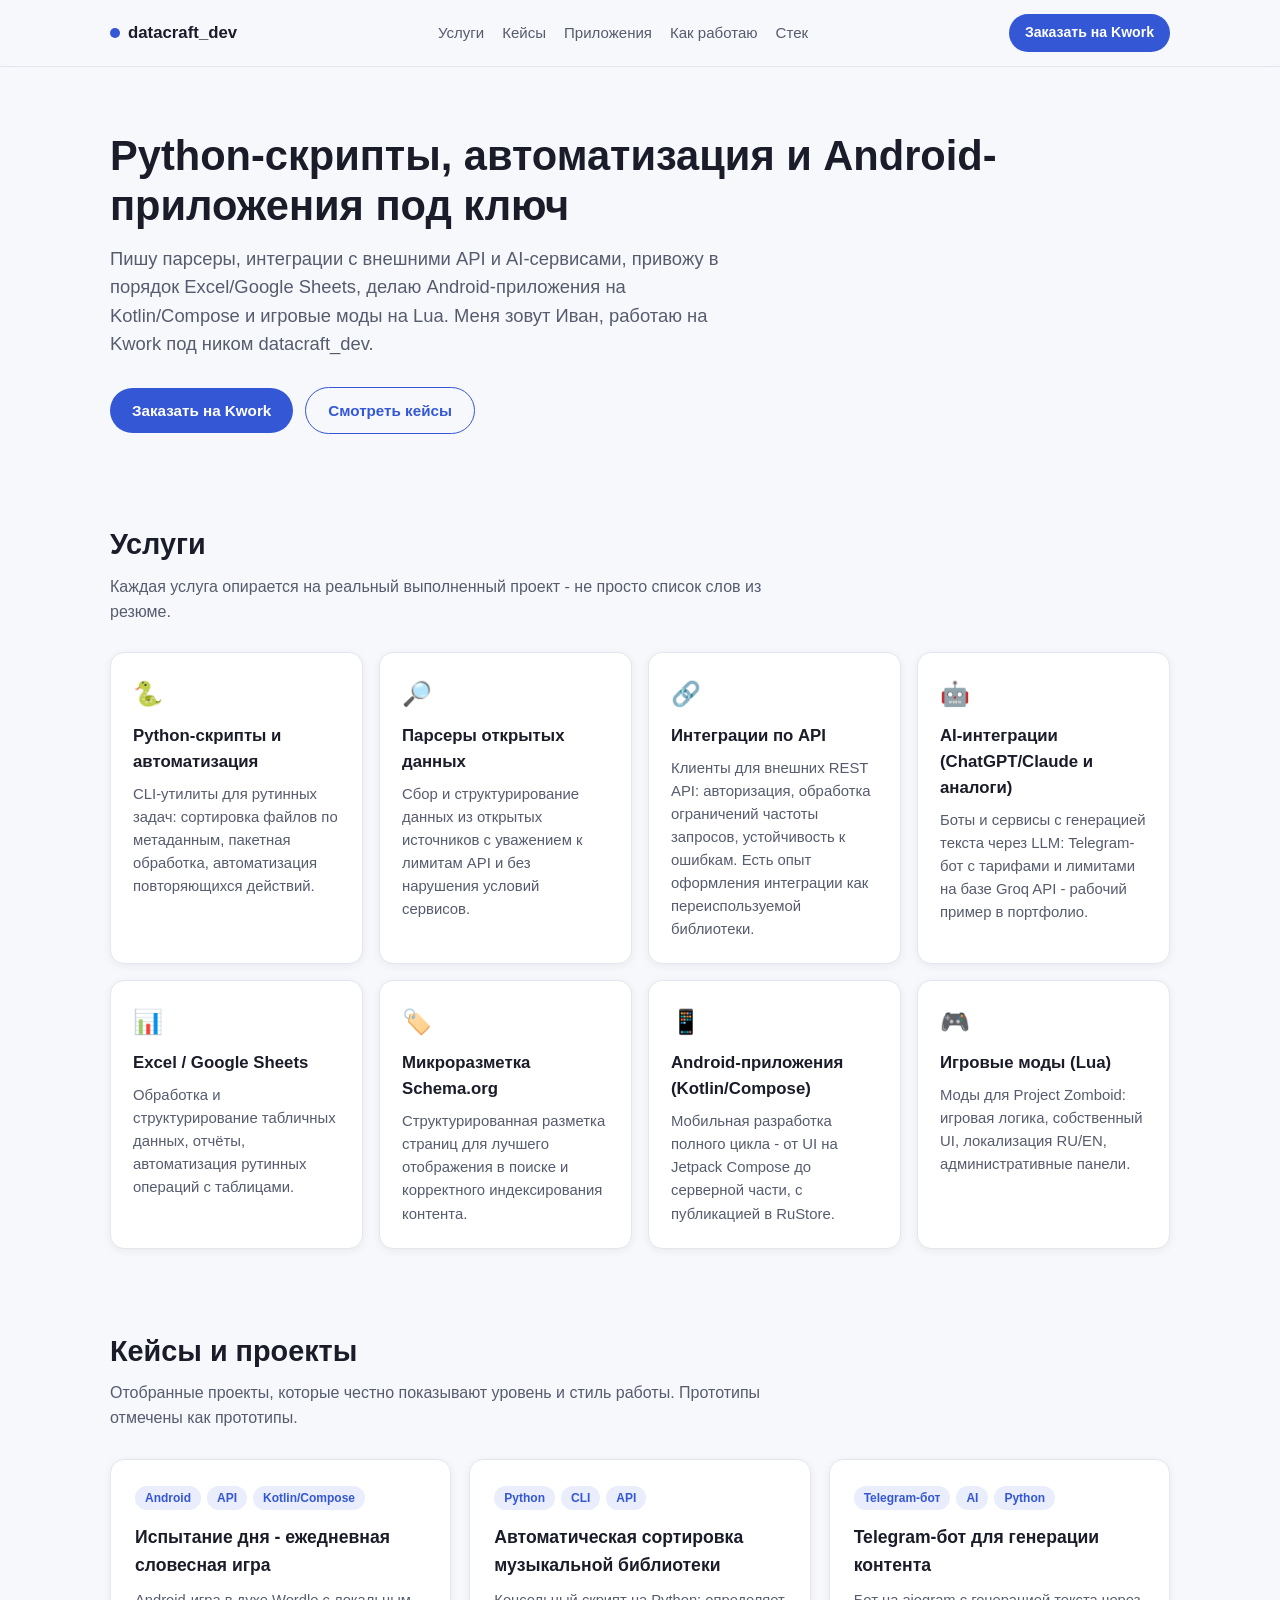
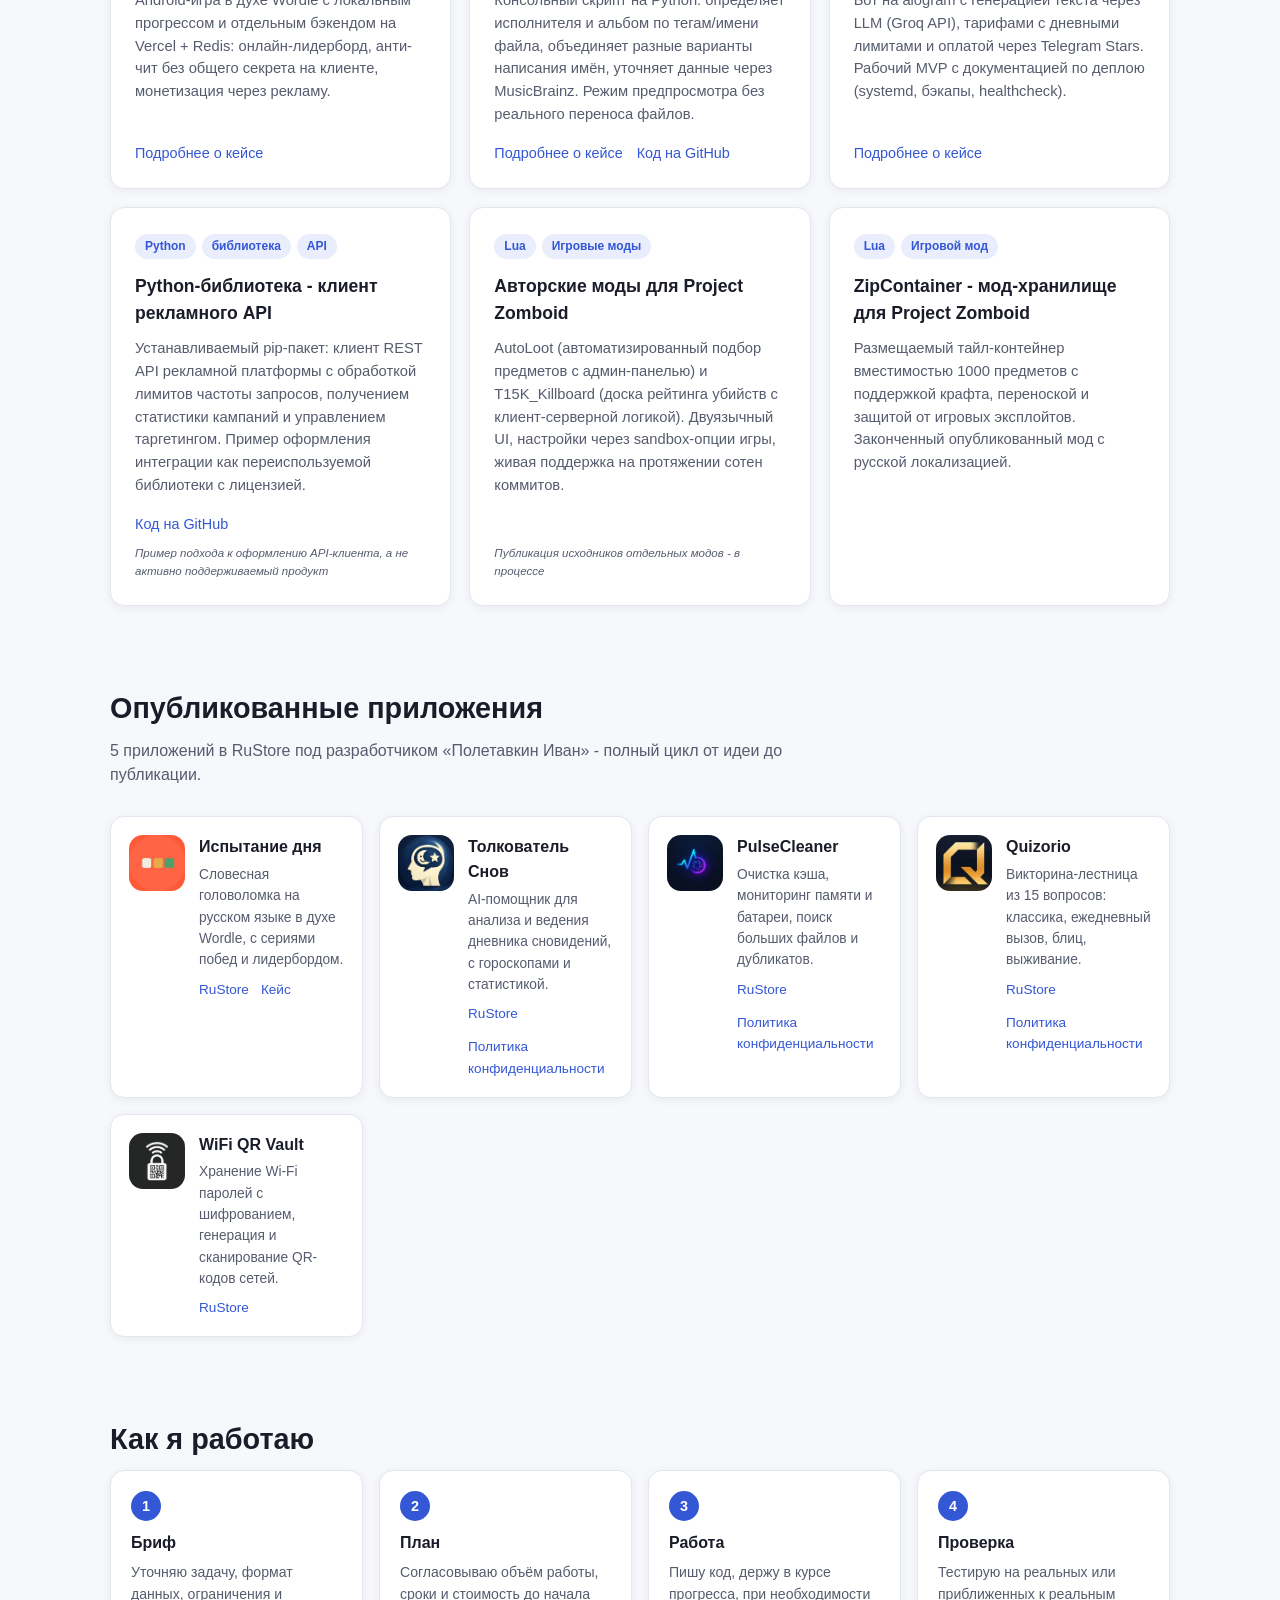
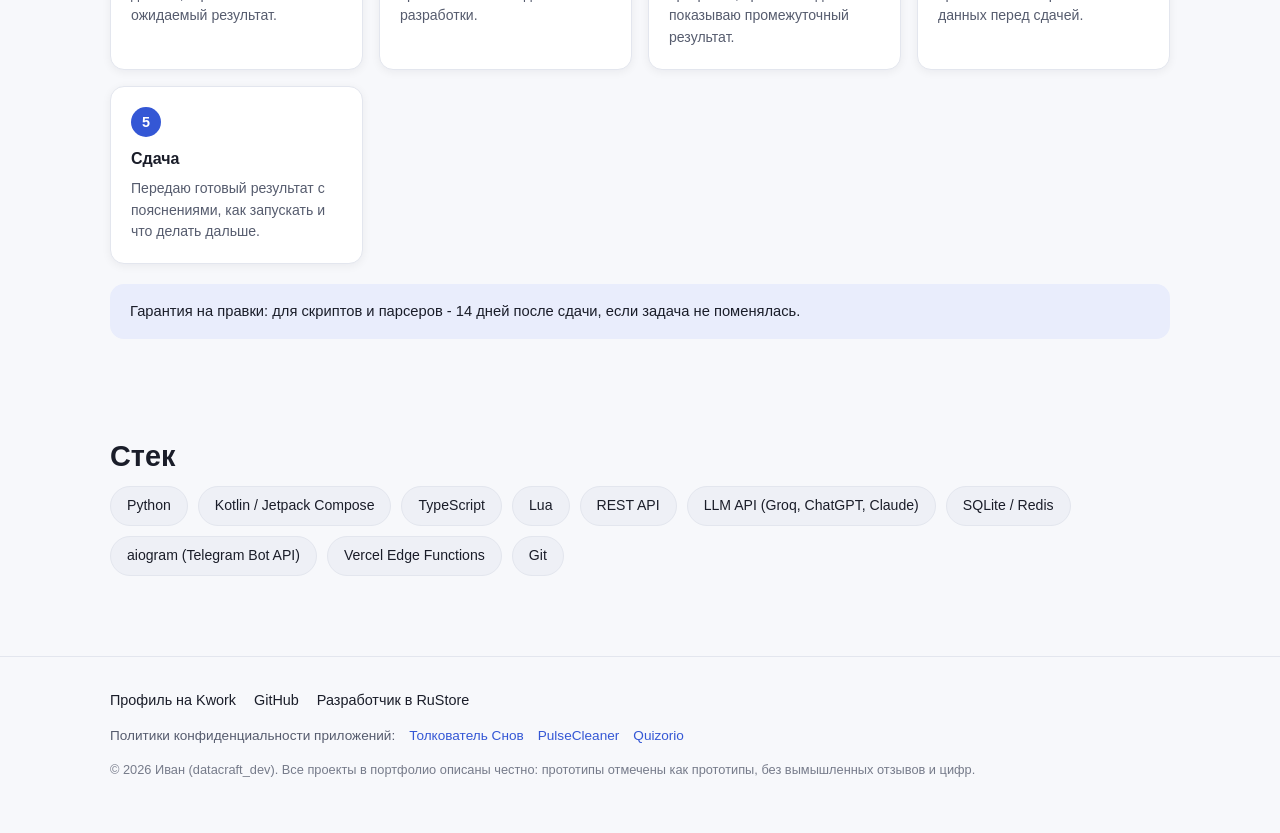
==== index.html @ 82b9946f "Add portfolio landing page with cases, services, and RuStore apps Build a Russian-language portfolio" ====
<!DOCTYPE html>
<html lang="ru">
<head>
<meta charset="UTF-8">
<meta name="viewport" content="width=device-width, initial-scale=1">
<title>Иван - Python-разработка, автоматизация, Android и AI-интеграции</title>
<meta name="description" content="Фрилансер Иван (Kwork: datacraft_dev). Python-скрипты и автоматизация, парсеры, интеграции по API и с AI, Android-приложения на Kotlin/Compose, игровые моды на Lua.">
<meta property="og:title" content="Иван - Python, автоматизация, Android, AI-интеграции">
<meta property="og:description" content="Скрипты, парсеры, API- и AI-интеграции, Android-приложения, игровые моды. Портфолио и кейсы.">
<meta property="og:type" content="website">
<link rel="icon" href="assets/favicon.svg" type="image/svg+xml">
<link rel="stylesheet" href="assets/style.css">
</head>
<body>

<header class="site-header">
  <div class="wrap">
    <a class="brand" href="#top"><span class="dot"></span> datacraft_dev</a>
    <nav class="nav-links">
      <a href="#services">Услуги</a>
      <a href="#cases">Кейсы</a>
      <a href="#apps">Приложения</a>
      <a href="#process">Как работаю</a>
      <a href="#stack">Стек</a>
    </nav>
    <a class="btn btn-sm" href="https://kwork.ru/user/datacraft_dev" target="_blank" rel="noopener">Заказать на Kwork</a>
  </div>
</header>

<main id="top">
  <section class="hero">
    <div class="wrap">
      <h1>Python-скрипты, автоматизация и Android-приложения под ключ</h1>
      <p class="lead">Пишу парсеры, интеграции с внешними API и AI-сервисами, привожу в порядок Excel/Google Sheets, делаю Android-приложения на Kotlin/Compose и игровые моды на Lua. Меня зовут Иван, работаю на Kwork под ником datacraft_dev.</p>
      <div class="cta-row">
        <a class="btn" href="https://kwork.ru/user/datacraft_dev" target="_blank" rel="noopener">Заказать на Kwork</a>
        <a class="btn btn-outline" href="#cases">Смотреть кейсы</a>
      </div>
    </div>
  </section>

  <section id="services">
    <div class="wrap">
      <h2>Услуги</h2>
      <p class="section-sub">Каждая услуга опирается на реальный выполненный проект - не просто список слов из резюме.</p>
      <div class="grid">
        <div class="card">
          <span class="icon">🐍</span>
          <h3>Python-скрипты и автоматизация</h3>
          <p>CLI-утилиты для рутинных задач: сортировка файлов по метаданным, пакетная обработка, автоматизация повторяющихся действий.</p>
        </div>
        <div class="card">
          <span class="icon">🔎</span>
          <h3>Парсеры открытых данных</h3>
          <p>Сбор и структурирование данных из открытых источников с уважением к лимитам API и без нарушения условий сервисов.</p>
        </div>
        <div class="card">
          <span class="icon">🔗</span>
          <h3>Интеграции по API</h3>
          <p>Клиенты для внешних REST API: авторизация, обработка ограничений частоты запросов, устойчивость к ошибкам. Есть опыт оформления интеграции как переиспользуемой библиотеки.</p>
        </div>
        <div class="card">
          <span class="icon">🤖</span>
          <h3>AI-интеграции (ChatGPT/Claude и аналоги)</h3>
          <p>Боты и сервисы с генерацией текста через LLM: Telegram-бот с тарифами и лимитами на базе Groq API - рабочий пример в портфолио.</p>
        </div>
        <div class="card">
          <span class="icon">📊</span>
          <h3>Excel / Google Sheets</h3>
          <p>Обработка и структурирование табличных данных, отчёты, автоматизация рутинных операций с таблицами.</p>
        </div>
        <div class="card">
          <span class="icon">🏷️</span>
          <h3>Микроразметка Schema.org</h3>
          <p>Структурированная разметка страниц для лучшего отображения в поиске и корректного индексирования контента.</p>
        </div>
        <div class="card">
          <span class="icon">📱</span>
          <h3>Android-приложения (Kotlin/Compose)</h3>
          <p>Мобильная разработка полного цикла - от UI на Jetpack Compose до серверной части, с публикацией в RuStore.</p>
        </div>
        <div class="card">
          <span class="icon">🎮</span>
          <h3>Игровые моды (Lua)</h3>
          <p>Моды для Project Zomboid: игровая логика, собственный UI, локализация RU/EN, административные панели.</p>
        </div>
      </div>
    </div>
  </section>

  <section id="cases">
    <div class="wrap">
      <h2>Кейсы и проекты</h2>
      <p class="section-sub">Отобранные проекты, которые честно показывают уровень и стиль работы. Прототипы отмечены как прототипы.</p>
      <div class="case-grid">

        <div class="case-card">
          <div class="tag-row"><span class="tag">Android</span><span class="tag">API</span><span class="tag">Kotlin/Compose</span></div>
          <h3>Испытание дня - ежедневная словесная игра</h3>
          <p>Android-игра в духе Wordle с локальным прогрессом и отдельным бэкендом на Vercel + Redis: онлайн-лидерборд, анти-чит без общего секрета на клиенте, монетизация через рекламу.</p>
          <div class="case-links">
            <a href="cases/daily-trial.html">Подробнее о кейсе</a>
          </div>
        </div>

        <div class="case-card">
          <div class="tag-row"><span class="tag">Python</span><span class="tag">CLI</span><span class="tag">API</span></div>
          <h3>Автоматическая сортировка музыкальной библиотеки</h3>
          <p>Консольный скрипт на Python: определяет исполнителя и альбом по тегам/имени файла, объединяет разные варианты написания имён, уточняет данные через MusicBrainz. Режим предпросмотра без реального переноса файлов.</p>
          <div class="case-links">
            <a href="cases/sort-music.html">Подробнее о кейсе</a>
            <a href="https://github.com/besterry/sort_music" target="_blank" rel="noopener">Код на GitHub</a>
          </div>
        </div>

        <div class="case-card">
          <div class="tag-row"><span class="tag">Telegram-бот</span><span class="tag">AI</span><span class="tag">Python</span></div>
          <h3>Telegram-бот для генерации контента</h3>
          <p>Бот на aiogram с генерацией текста через LLM (Groq API), тарифами с дневными лимитами и оплатой через Telegram Stars. Рабочий MVP с документацией по деплою (systemd, бэкапы, healthcheck).</p>
          <div class="case-links">
            <a href="cases/instagram-bot.html">Подробнее о кейсе</a>
          </div>
        </div>

        <div class="case-card">
          <div class="tag-row"><span class="tag">Python</span><span class="tag">библиотека</span><span class="tag">API</span></div>
          <h3>Python-библиотека - клиент рекламного API</h3>
          <p>Устанавливаемый pip-пакет: клиент REST API рекламной платформы с обработкой лимитов частоты запросов, получением статистики кампаний и управлением таргетингом. Пример оформления интеграции как переиспользуемой библиотеки с лицензией.</p>
          <div class="case-links">
            <a href="https://github.com/besterry/Propeller-API" target="_blank" rel="noopener">Код на GitHub</a>
          </div>
          <div class="status-badge">Пример подхода к оформлению API-клиента, а не активно поддерживаемый продукт</div>
        </div>

        <div class="case-card">
          <div class="tag-row"><span class="tag">Lua</span><span class="tag">Игровые моды</span></div>
          <h3>Авторские моды для Project Zomboid</h3>
          <p>AutoLoot (автоматизированный подбор предметов с админ-панелью) и T15K_Killboard (доска рейтинга убийств с клиент-серверной логикой). Двуязычный UI, настройки через sandbox-опции игры, живая поддержка на протяжении сотен коммитов.</p>
          <div class="status-badge">Публикация исходников отдельных модов - в процессе</div>
        </div>

        <div class="case-card">
          <div class="tag-row"><span class="tag">Lua</span><span class="tag">Игровой мод</span></div>
          <h3>ZipContainer - мод-хранилище для Project Zomboid</h3>
          <p>Размещаемый тайл-контейнер вместимостью 1000 предметов с поддержкой крафта, переноской и защитой от игровых эксплойтов. Законченный опубликованный мод с русской локализацией.</p>
        </div>

      </div>
    </div>
  </section>

  <section id="apps">
    <div class="wrap">
      <h2>Опубликованные приложения</h2>
      <p class="section-sub">5 приложений в RuStore под разработчиком «Полетавкин Иван» - полный цикл от идеи до публикации.</p>
      <div class="app-grid">

        <div class="app-card">
          <img src="assets/apps/dailytrial.png" alt="Иконка приложения Испытание дня" width="56" height="56" loading="lazy">
          <div>
            <h3>Испытание дня</h3>
            <p>Словесная головоломка на русском языке в духе Wordle, с сериями побед и лидербордом.</p>
            <div class="app-links">
              <a href="https://www.rustore.ru/catalog/app/com.dailytrial.app" target="_blank" rel="noopener">RuStore</a>
              <a href="cases/daily-trial.html">Кейс</a>
            </div>
          </div>
        </div>

        <div class="app-card">
          <img src="assets/apps/dreaminterpreter.jpg" alt="Иконка приложения Толкователь Снов" width="56" height="56" loading="lazy">
          <div>
            <h3>Толкователь Снов</h3>
            <p>AI-помощник для анализа и ведения дневника сновидений, с гороскопами и статистикой.</p>
            <div class="app-links">
              <a href="https://www.rustore.ru/catalog/app/com.fd.dreaminterpreter" target="_blank" rel="noopener">RuStore</a>
              <a href="DreamInterpreter/privacy-policy.html">Политика конфиденциальности</a>
            </div>
          </div>
        </div>

        <div class="app-card">
          <img src="assets/apps/pulsecleaner.png" alt="Иконка приложения PulseCleaner" width="56" height="56" loading="lazy">
          <div>
            <h3>PulseCleaner</h3>
            <p>Очистка кэша, мониторинг памяти и батареи, поиск больших файлов и дубликатов.</p>
            <div class="app-links">
              <a href="https://www.rustore.ru/catalog/app/com.pulsecleaner.app" target="_blank" rel="noopener">RuStore</a>
              <a href="PulseCleaner/privacy-policy.html">Политика конфиденциальности</a>
            </div>
          </div>
        </div>

        <div class="app-card">
          <img src="assets/apps/quizorio.jpg" alt="Иконка приложения Quizorio" width="56" height="56" loading="lazy">
          <div>
            <h3>Quizorio</h3>
            <p>Викторина-лестница из 15 вопросов: классика, ежедневный вызов, блиц, выживание.</p>
            <div class="app-links">
              <a href="https://www.rustore.ru/catalog/app/com.quizorio.app" target="_blank" rel="noopener">RuStore</a>
              <a href="Quizorio/privacy-policy.html">Политика конфиденциальности</a>
            </div>
          </div>
        </div>

        <div class="app-card">
          <img src="assets/apps/wifiqrvault.png" alt="Иконка приложения WiFi QR Vault" width="56" height="56" loading="lazy">
          <div>
            <h3>WiFi QR Vault</h3>
            <p>Хранение Wi-Fi паролей с шифрованием, генерация и сканирование QR-кодов сетей.</p>
            <div class="app-links">
              <a href="https://www.rustore.ru/catalog/app/com.wifiqrvault.app" target="_blank" rel="noopener">RuStore</a>
            </div>
          </div>
        </div>

      </div>
    </div>
  </section>

  <section id="process">
    <div class="wrap">
      <h2>Как я работаю</h2>
      <ol class="process-list">
        <li><h3>Бриф</h3><p>Уточняю задачу, формат данных, ограничения и ожидаемый результат.</p></li>
        <li><h3>План</h3><p>Согласовываю объём работы, сроки и стоимость до начала разработки.</p></li>
        <li><h3>Работа</h3><p>Пишу код, держу в курсе прогресса, при необходимости показываю промежуточный результат.</p></li>
        <li><h3>Проверка</h3><p>Тестирую на реальных или приближенных к реальным данных перед сдачей.</p></li>
        <li><h3>Сдача</h3><p>Передаю готовый результат с пояснениями, как запускать и что делать дальше.</p></li>
      </ol>
      <p class="guarantee-note">Гарантия на правки: для скриптов и парсеров - 14 дней после сдачи, если задача не поменялась.</p>
    </div>
  </section>

  <section id="stack">
    <div class="wrap">
      <h2>Стек</h2>
      <div class="stack-row">
        <span class="stack-pill">Python</span>
        <span class="stack-pill">Kotlin / Jetpack Compose</span>
        <span class="stack-pill">TypeScript</span>
        <span class="stack-pill">Lua</span>
        <span class="stack-pill">REST API</span>
        <span class="stack-pill">LLM API (Groq, ChatGPT, Claude)</span>
        <span class="stack-pill">SQLite / Redis</span>
        <span class="stack-pill">aiogram (Telegram Bot API)</span>
        <span class="stack-pill">Vercel Edge Functions</span>
        <span class="stack-pill">Git</span>
      </div>
    </div>
  </section>
</main>

<footer>
  <div class="wrap">
    <div class="foot-links">
      <a href="https://kwork.ru/user/datacraft_dev" target="_blank" rel="noopener">Профиль на Kwork</a>
      <a href="https://github.com/besterry" target="_blank" rel="noopener">GitHub</a>
      <a href="https://www.rustore.ru/catalog/developer/okhfzi" target="_blank" rel="noopener">Разработчик в RuStore</a>
    </div>
    <div class="policy-links">
      <span>Политики конфиденциальности приложений:</span>
      <a href="DreamInterpreter/privacy-policy.html">Толкователь Снов</a>
      <a href="PulseCleaner/privacy-policy.html">PulseCleaner</a>
      <a href="Quizorio/privacy-policy.html">Quizorio</a>
    </div>
    <p class="fineprint">© 2026 Иван (datacraft_dev). Все проекты в портфолио описаны честно: прототипы отмечены как прототипы, без вымышленных отзывов и цифр.</p>
  </div>
</footer>

</body>
</html>
---- assets/style.css ----
/* Портфолио datacraft_dev - общие стили */
:root {
  --bg: #f7f8fb;
  --bg-alt: #ffffff;
  --text: #1a1d29;
  --text-muted: #565c6e;
  --border: #e3e6ee;
  --accent: #3457d5;
  --accent-hover: #2743ad;
  --accent-soft: #e9edfc;
  --code-bg: #eef0f6;
  --shadow: 0 2px 10px rgba(20, 24, 40, 0.06);
  --radius: 14px;
  --maxw: 1100px;
}

@media (prefers-color-scheme: dark) {
  :root:not([data-theme="light"]) {
    --bg: #12141c;
    --bg-alt: #191c28;
    --text: #eef0f7;
    --text-muted: #a7acc0;
    --border: #2a2e40;
    --accent: #7c96ff;
    --accent-hover: #9db0ff;
    --accent-soft: #232847;
    --code-bg: #1e2233;
    --shadow: 0 2px 14px rgba(0, 0, 0, 0.35);
  }
}

:root[data-theme="dark"] {
  --bg: #12141c;
  --bg-alt: #191c28;
  --text: #eef0f7;
  --text-muted: #a7acc0;
  --border: #2a2e40;
  --accent: #7c96ff;
  --accent-hover: #9db0ff;
  --accent-soft: #232847;
  --code-bg: #1e2233;
  --shadow: 0 2px 14px rgba(0, 0, 0, 0.35);
}

* { box-sizing: border-box; }

html { scroll-behavior: smooth; }

body {
  margin: 0;
  background: var(--bg);
  color: var(--text);
  font-family: -apple-system, BlinkMacSystemFont, "Segoe UI", Roboto, "Helvetica Neue", Arial, sans-serif;
  line-height: 1.55;
  -webkit-font-smoothing: antialiased;
}

img { max-width: 100%; display: block; }

a { color: var(--accent); text-decoration: none; }
a:hover { color: var(--accent-hover); text-decoration: underline; }

.wrap {
  max-width: var(--maxw);
  margin: 0 auto;
  padding: 0 20px;
}

/* Header */
.site-header {
  position: sticky;
  top: 0;
  z-index: 20;
  background: color-mix(in srgb, var(--bg) 88%, transparent);
  backdrop-filter: blur(8px);
  border-bottom: 1px solid var(--border);
}
.site-header .wrap {
  display: flex;
  align-items: center;
  justify-content: space-between;
  padding-top: 14px;
  padding-bottom: 14px;
  gap: 16px;
}
.brand {
  font-weight: 700;
  font-size: 1.05rem;
  color: var(--text);
  display: flex;
  align-items: center;
  gap: 8px;
}
.brand:hover { text-decoration: none; color: var(--text); }
.brand .dot { width: 10px; height: 10px; border-radius: 50%; background: var(--accent); display: inline-block; }
.nav-links {
  display: flex;
  gap: 18px;
  flex-wrap: wrap;
}
.nav-links a { color: var(--text-muted); font-size: 0.94rem; white-space: nowrap; }
.nav-links a:hover { color: var(--text); text-decoration: none; }

.btn {
  display: inline-block;
  padding: 11px 22px;
  border-radius: 999px;
  background: var(--accent);
  color: #fff;
  font-weight: 600;
  font-size: 0.95rem;
  border: none;
  cursor: pointer;
  white-space: nowrap;
}
.btn:hover { background: var(--accent-hover); color: #fff; text-decoration: none; }
.btn-outline {
  background: transparent;
  color: var(--accent);
  border: 1.5px solid var(--accent);
}
.btn-outline:hover { background: var(--accent-soft); color: var(--accent); }
.btn-sm { padding: 8px 16px; font-size: 0.88rem; }

/* Hero */
.hero {
  padding: 64px 0 48px;
}
.hero h1 {
  font-size: clamp(1.7rem, 4vw, 2.6rem);
  margin: 0 0 14px;
  line-height: 1.2;
}
.hero .lead {
  font-size: clamp(1rem, 2vw, 1.15rem);
  color: var(--text-muted);
  max-width: 640px;
  margin: 0 0 28px;
}
.hero .cta-row { display: flex; gap: 12px; flex-wrap: wrap; align-items: center; }
.hero .cta-note { color: var(--text-muted); font-size: 0.88rem; }

section { padding: 40px 0; }
section h2 {
  font-size: clamp(1.4rem, 3vw, 1.8rem);
  margin: 0 0 8px;
}
.section-sub { color: var(--text-muted); margin: 0 0 28px; max-width: 680px; }

/* Card grids */
.grid {
  display: grid;
  grid-template-columns: repeat(auto-fit, minmax(250px, 1fr));
  gap: 16px;
}
.card {
  background: var(--bg-alt);
  border: 1px solid var(--border);
  border-radius: var(--radius);
  padding: 22px;
  box-shadow: var(--shadow);
}
.card h3 { margin: 0 0 8px; font-size: 1.05rem; }
.card p { margin: 0; color: var(--text-muted); font-size: 0.93rem; }
.card .icon { font-size: 1.5rem; margin-bottom: 10px; display: block; }

/* Case cards */
.case-grid { display: grid; grid-template-columns: repeat(auto-fit, minmax(280px, 1fr)); gap: 18px; }
.case-card {
  background: var(--bg-alt);
  border: 1px solid var(--border);
  border-radius: var(--radius);
  padding: 24px;
  box-shadow: var(--shadow);
  display: flex;
  flex-direction: column;
  gap: 10px;
}
.case-card h3 { margin: 0; font-size: 1.1rem; }
.case-card .tag-row { display: flex; flex-wrap: wrap; gap: 6px; margin: 2px 0 4px; }
.tag {
  font-size: 0.75rem;
  padding: 3px 10px;
  border-radius: 999px;
  background: var(--accent-soft);
  color: var(--accent);
  font-weight: 600;
}
.case-card p { margin: 0; color: var(--text-muted); font-size: 0.92rem; flex-grow: 1; }
.case-card .case-links { display: flex; gap: 14px; margin-top: 6px; font-size: 0.9rem; flex-wrap: wrap; }
.status-badge {
  font-size: 0.72rem;
  color: var(--text-muted);
  font-style: italic;
}

/* Apps */
.app-grid { display: grid; grid-template-columns: repeat(auto-fit, minmax(220px, 1fr)); gap: 16px; }
.app-card {
  background: var(--bg-alt);
  border: 1px solid var(--border);
  border-radius: var(--radius);
  padding: 18px;
  box-shadow: var(--shadow);
  display: flex;
  gap: 14px;
  align-items: flex-start;
}
.app-card img { width: 56px; height: 56px; border-radius: 14px; flex-shrink: 0; object-fit: cover; }
.app-card h3 { margin: 0 0 4px; font-size: 1rem; }
.app-card p { margin: 0 0 8px; color: var(--text-muted); font-size: 0.86rem; }
.app-card .app-links { display: flex; gap: 12px; font-size: 0.85rem; flex-wrap: wrap; }

/* Process */
.process-list {
  list-style: none;
  margin: 0;
  padding: 0;
  counter-reset: step;
  display: grid;
  grid-template-columns: repeat(auto-fit, minmax(200px, 1fr));
  gap: 16px;
}
.process-list li {
  counter-increment: step;
  background: var(--bg-alt);
  border: 1px solid var(--border);
  border-radius: var(--radius);
  padding: 20px;
  box-shadow: var(--shadow);
}
.process-list li::before {
  content: counter(step);
  display: inline-flex;
  align-items: center;
  justify-content: center;
  width: 30px;
  height: 30px;
  border-radius: 50%;
  background: var(--accent);
  color: #fff;
  font-weight: 700;
  font-size: 0.9rem;
  margin-bottom: 10px;
}
.process-list h3 { margin: 0 0 6px; font-size: 1rem; }
.process-list p { margin: 0; color: var(--text-muted); font-size: 0.88rem; }
.guarantee-note {
  margin-top: 20px;
  padding: 16px 20px;
  background: var(--accent-soft);
  border-radius: var(--radius);
  color: var(--text);
  font-size: 0.92rem;
}

/* Stack */
.stack-row { display: flex; flex-wrap: wrap; gap: 10px; }
.stack-pill {
  padding: 8px 16px;
  border-radius: 999px;
  background: var(--code-bg);
  border: 1px solid var(--border);
  font-size: 0.88rem;
  color: var(--text);
}

/* Footer */
footer {
  border-top: 1px solid var(--border);
  margin-top: 40px;
  padding: 32px 0 40px;
  color: var(--text-muted);
  font-size: 0.9rem;
}
footer .foot-links { display: flex; flex-wrap: wrap; gap: 18px; margin-bottom: 14px; }
footer .foot-links a { color: var(--text); }
footer .policy-links { display: flex; flex-wrap: wrap; gap: 14px; margin-bottom: 14px; font-size: 0.85rem; }
footer .fineprint { font-size: 0.8rem; opacity: 0.8; }

/* Case detail page */
.case-hero { padding: 36px 0 12px; }
.case-hero .tag-row { margin-bottom: 14px; }
.case-hero h1 { font-size: clamp(1.5rem, 3.5vw, 2.1rem); margin: 0 0 10px; }
.back-link { display: inline-block; margin-bottom: 18px; font-size: 0.9rem; }
.case-block { margin-bottom: 30px; }
.case-block h2 { font-size: 1.2rem; margin: 0 0 10px; }
.case-block ul { padding-left: 20px; color: var(--text-muted); }
.case-block li { margin-bottom: 6px; }
.case-block p { color: var(--text-muted); }
.honest-note {
  background: var(--accent-soft);
  border-radius: var(--radius);
  padding: 16px 20px;
  font-size: 0.92rem;
}

@media (max-width: 640px) {
  .site-header .wrap { flex-wrap: wrap; }
  .nav-links { order: 3; width: 100%; padding-top: 8px; gap: 12px; }
  .hero { padding: 40px 0 32px; }
}
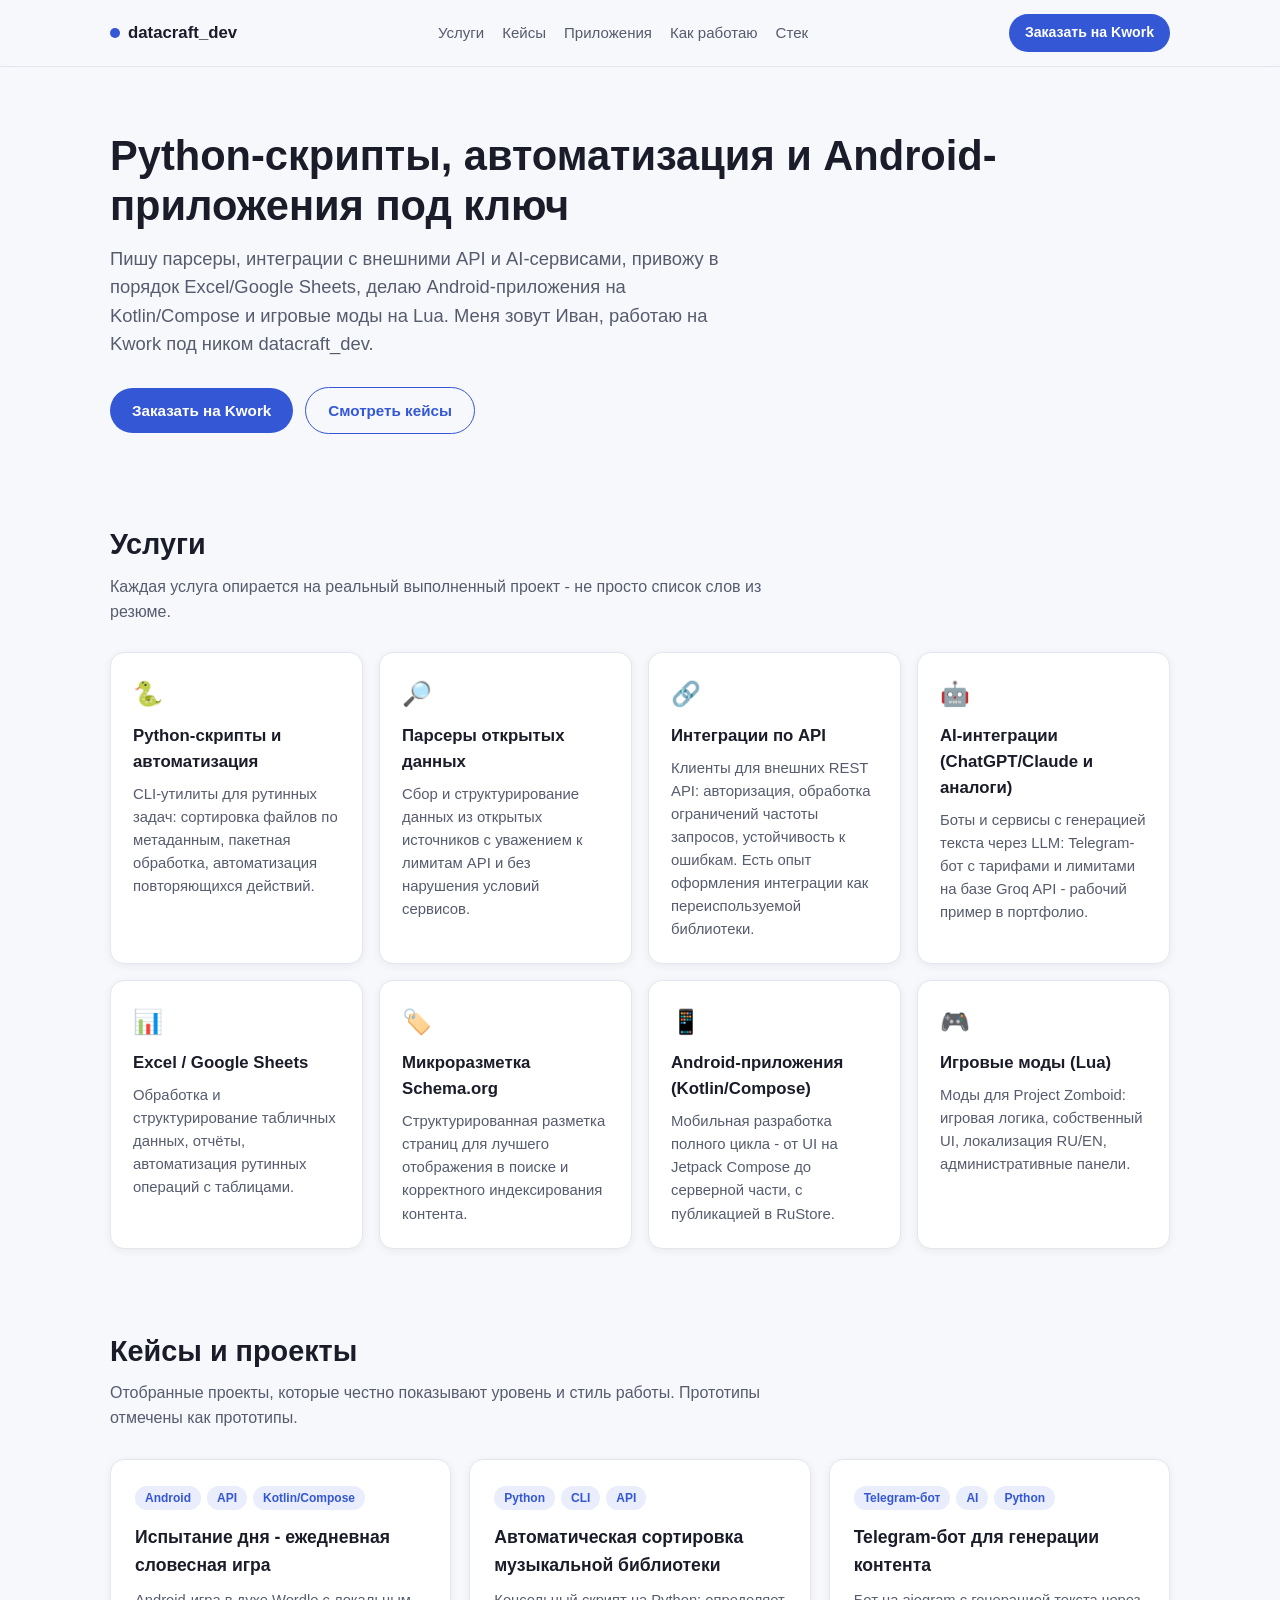
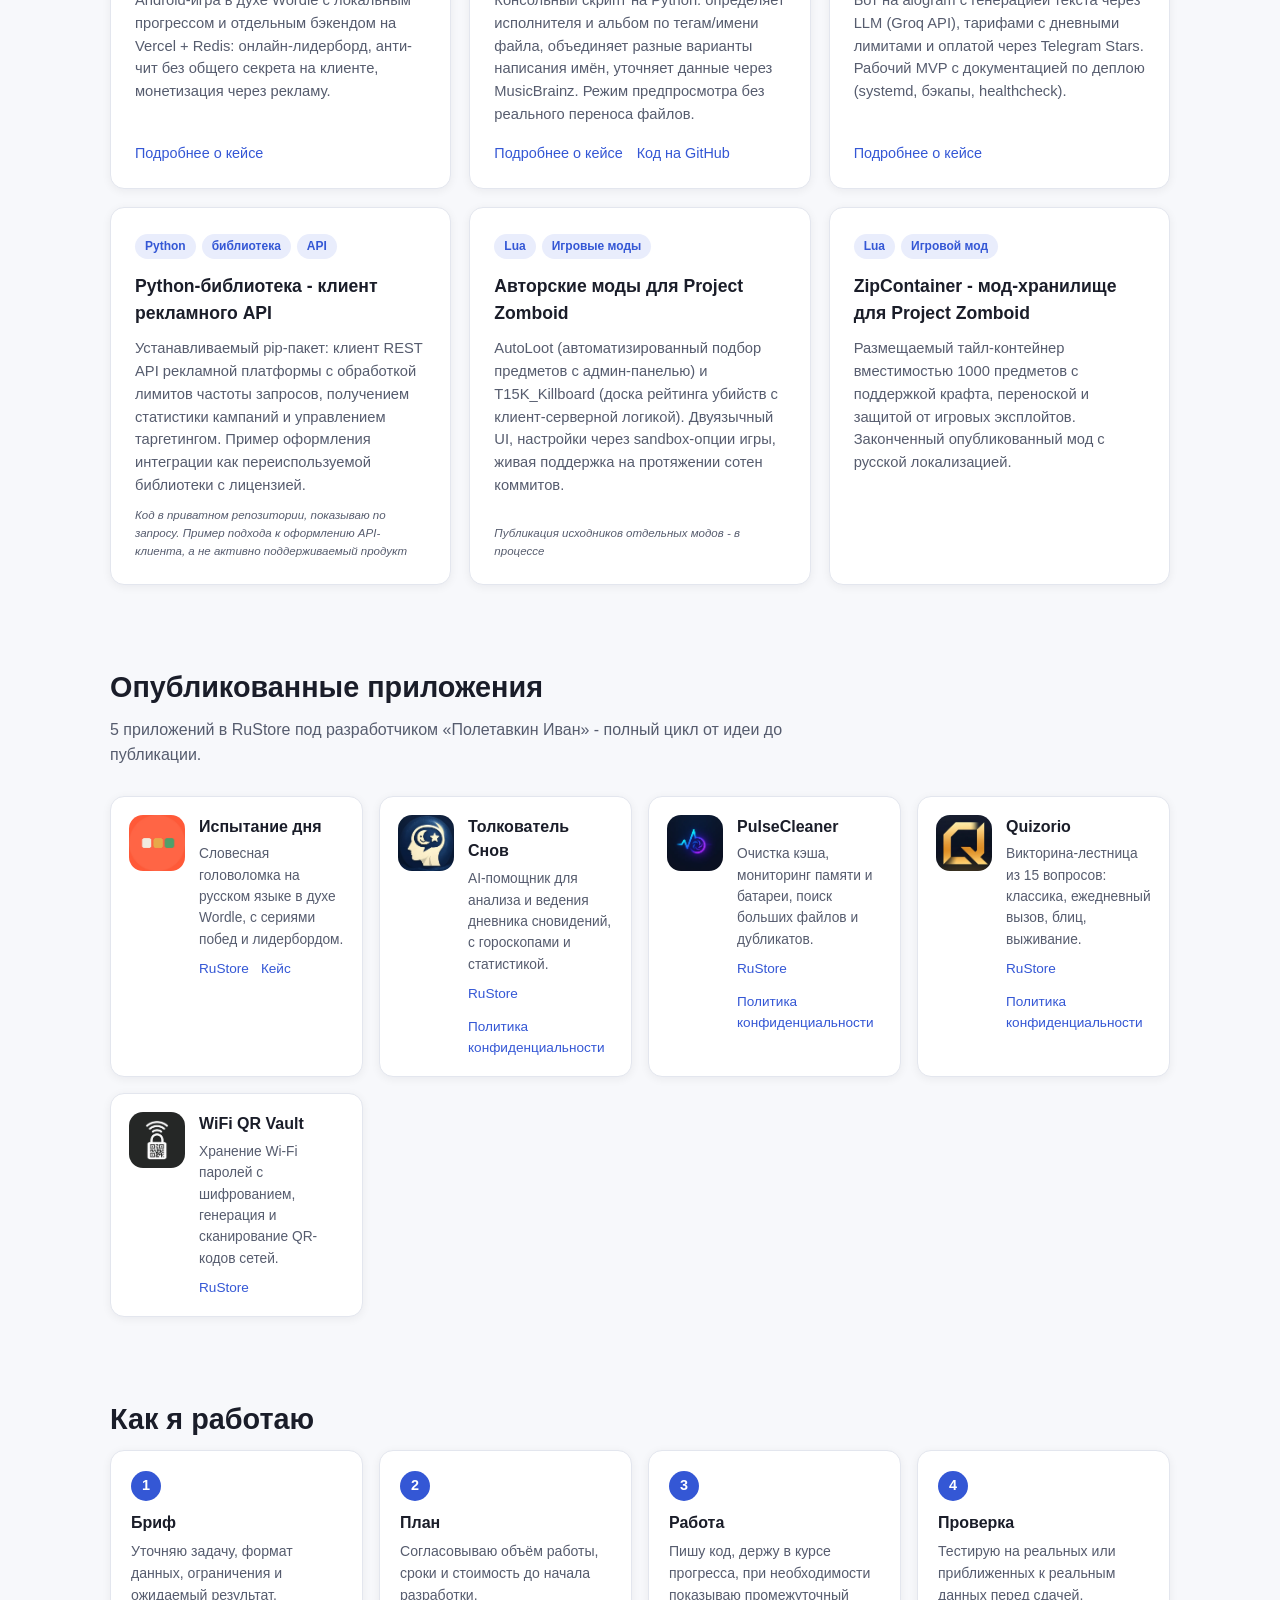
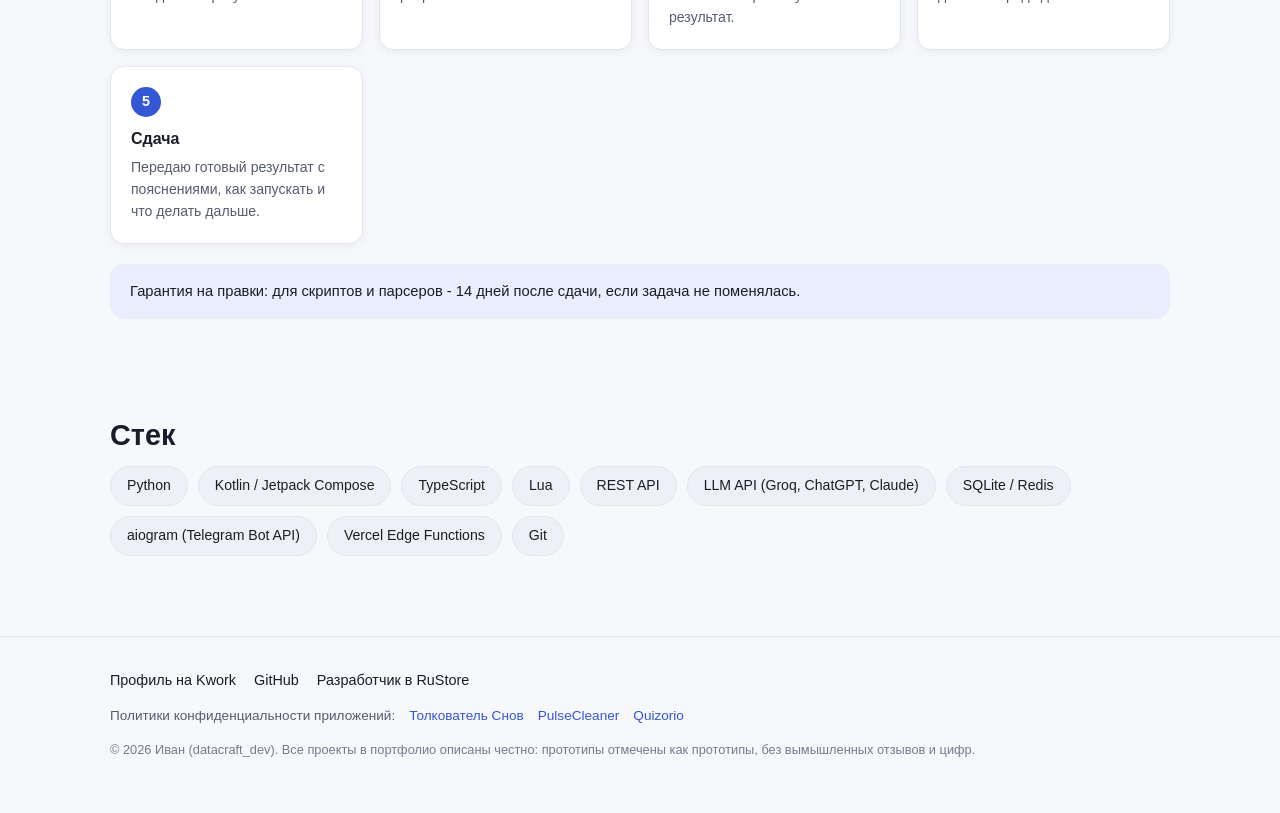
==== commit a644600d: "Remove link to private repo" ====
--- a/index.html
+++ b/index.html
@@ -126,10 +126,7 @@
           <div class="tag-row"><span class="tag">Python</span><span class="tag">библиотека</span><span class="tag">API</span></div>
           <h3>Python-библиотека - клиент рекламного API</h3>
           <p>Устанавливаемый pip-пакет: клиент REST API рекламной платформы с обработкой лимитов частоты запросов, получением статистики кампаний и управлением таргетингом. Пример оформления интеграции как переиспользуемой библиотеки с лицензией.</p>
-          <div class="case-links">
-            <a href="https://github.com/besterry/Propeller-API" target="_blank" rel="noopener">Код на GitHub</a>
-          </div>
-          <div class="status-badge">Пример подхода к оформлению API-клиента, а не активно поддерживаемый продукт</div>
+          <div class="status-badge">Код в приватном репозитории, показываю по запросу. Пример подхода к оформлению API-клиента, а не активно поддерживаемый продукт</div>
         </div>
 
         <div class="case-card">
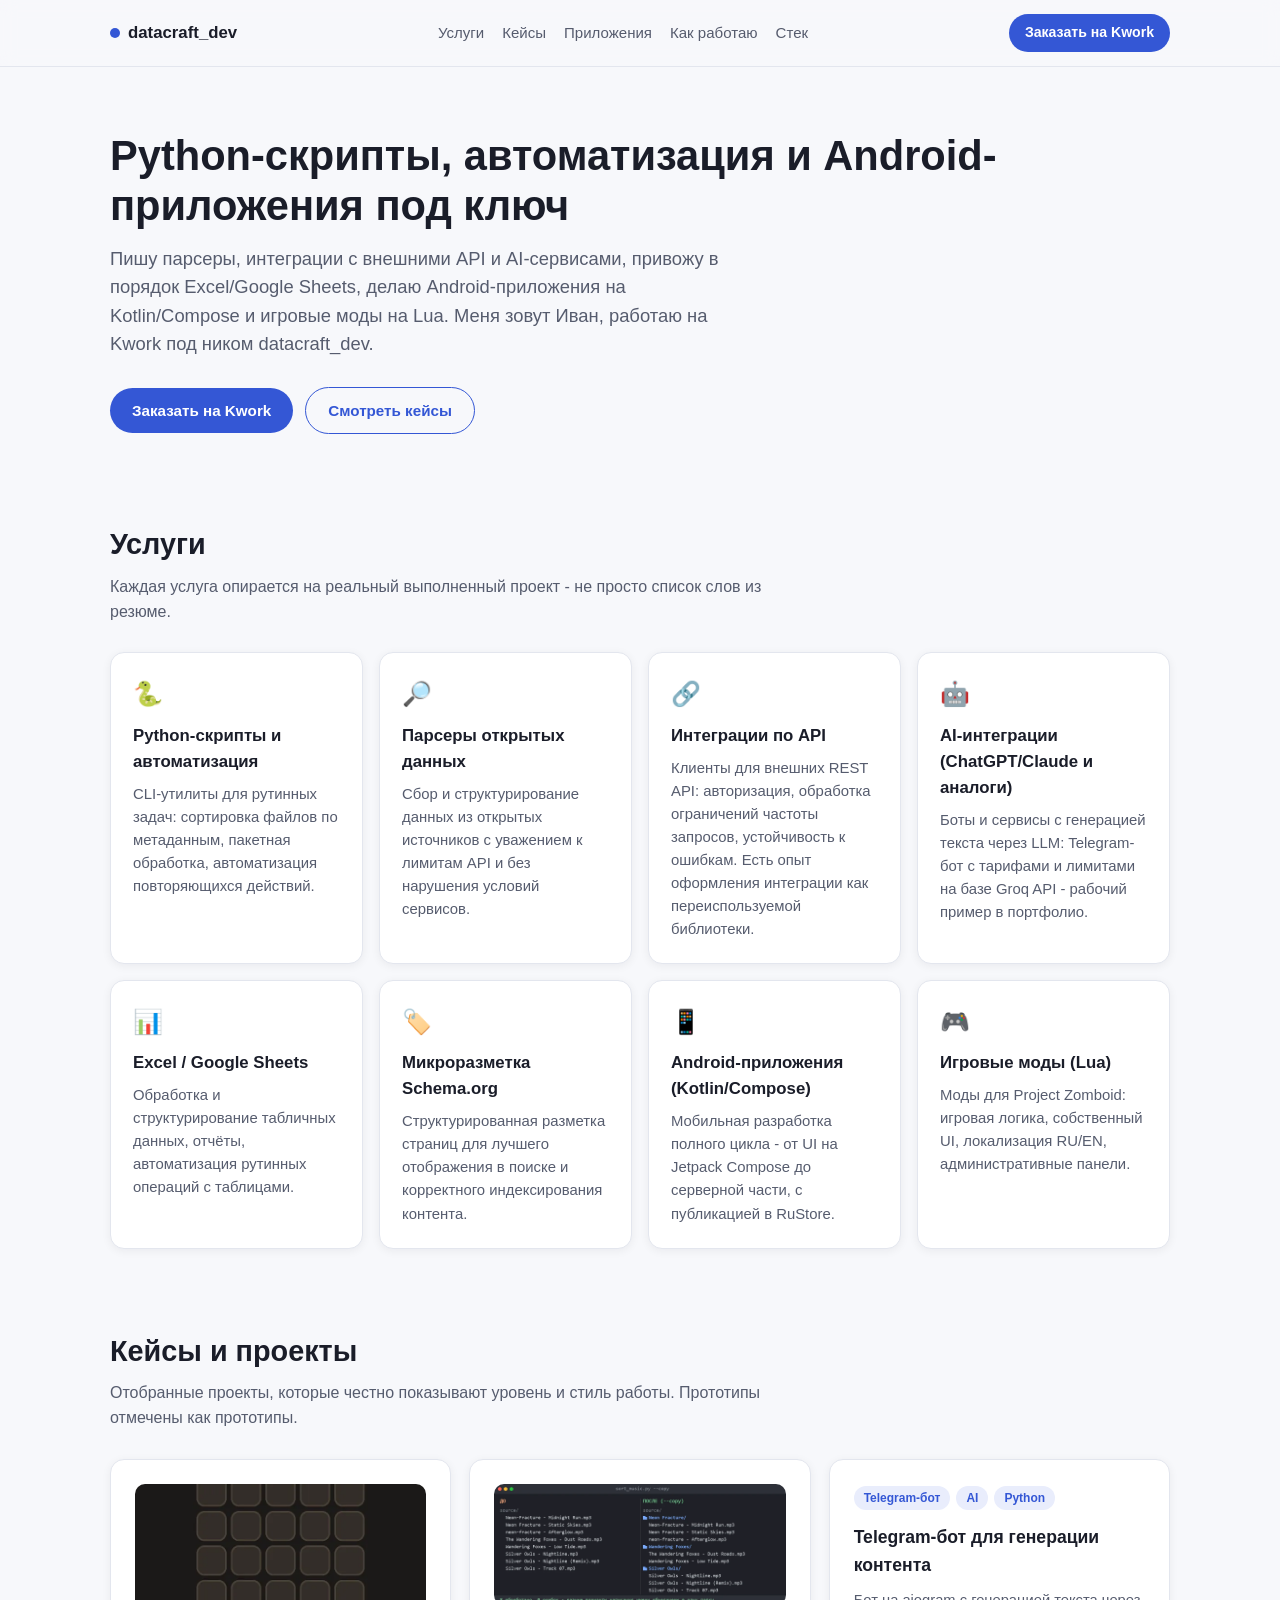
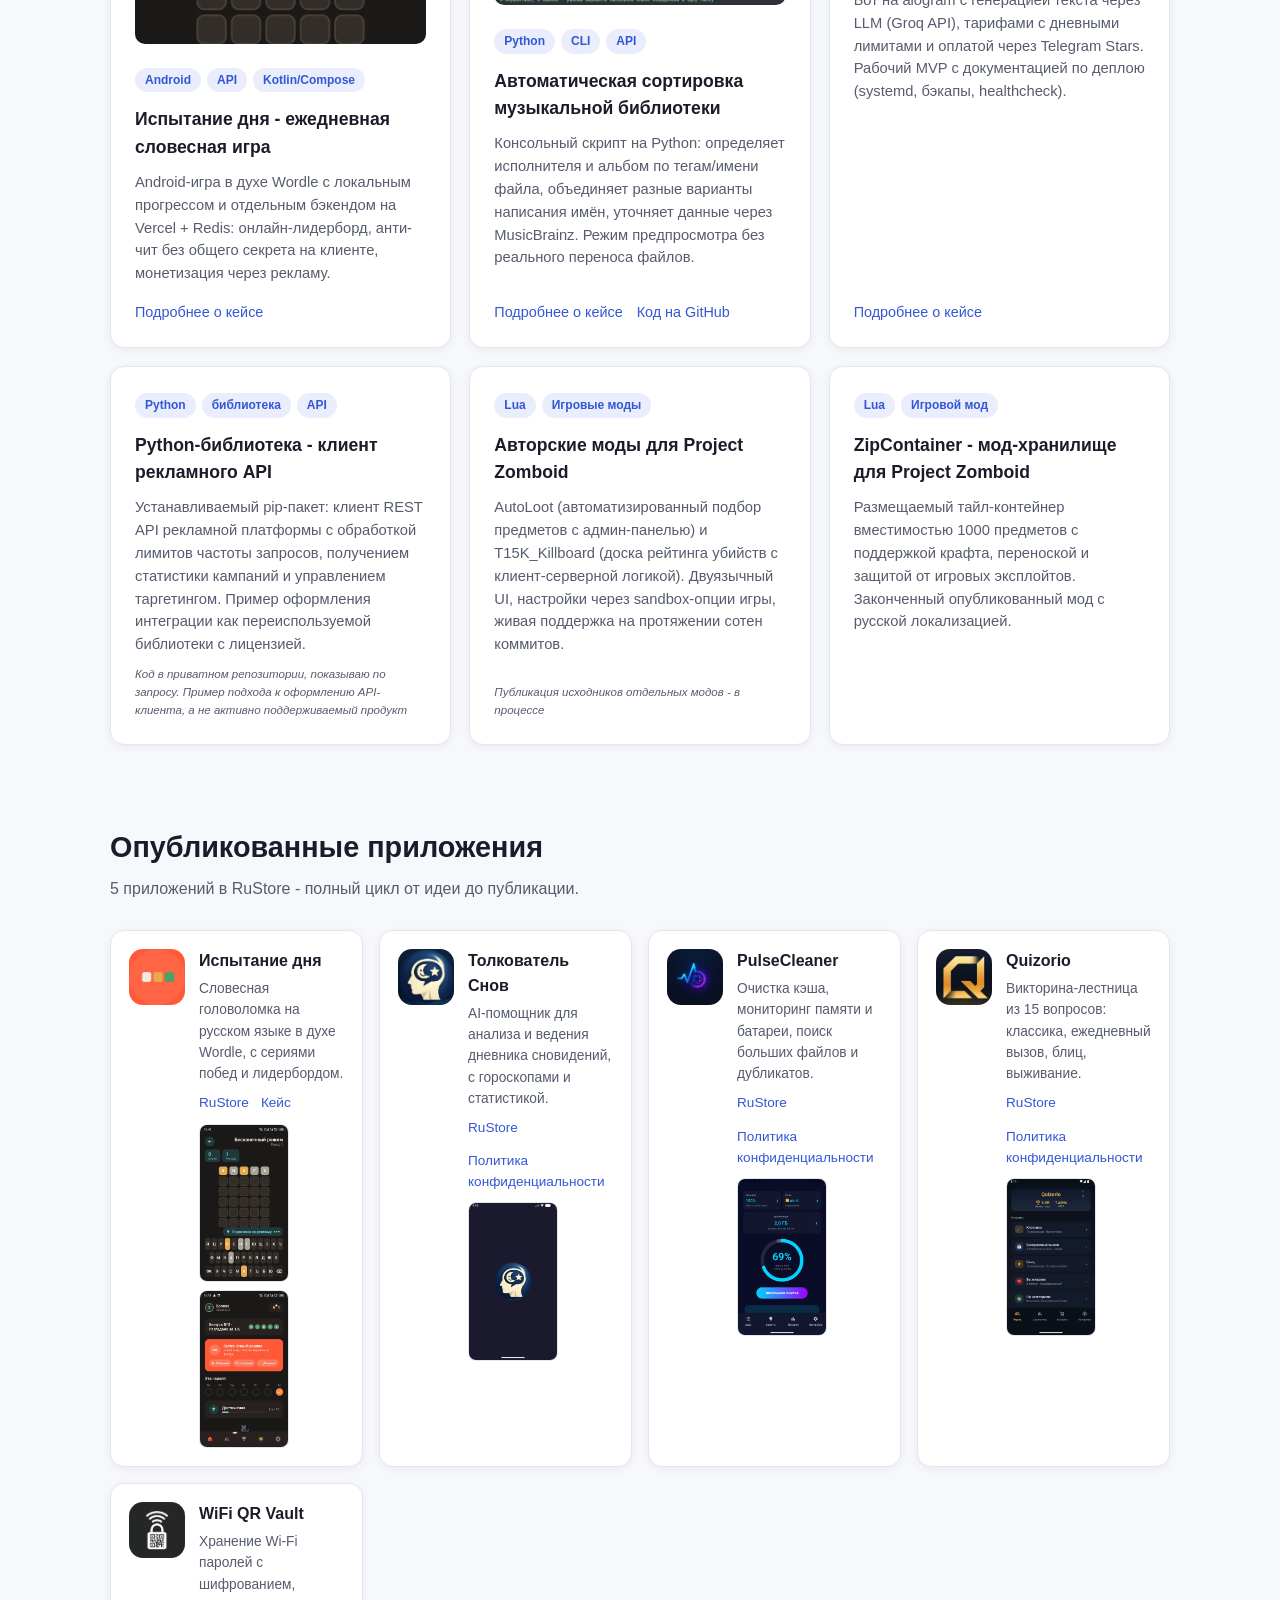
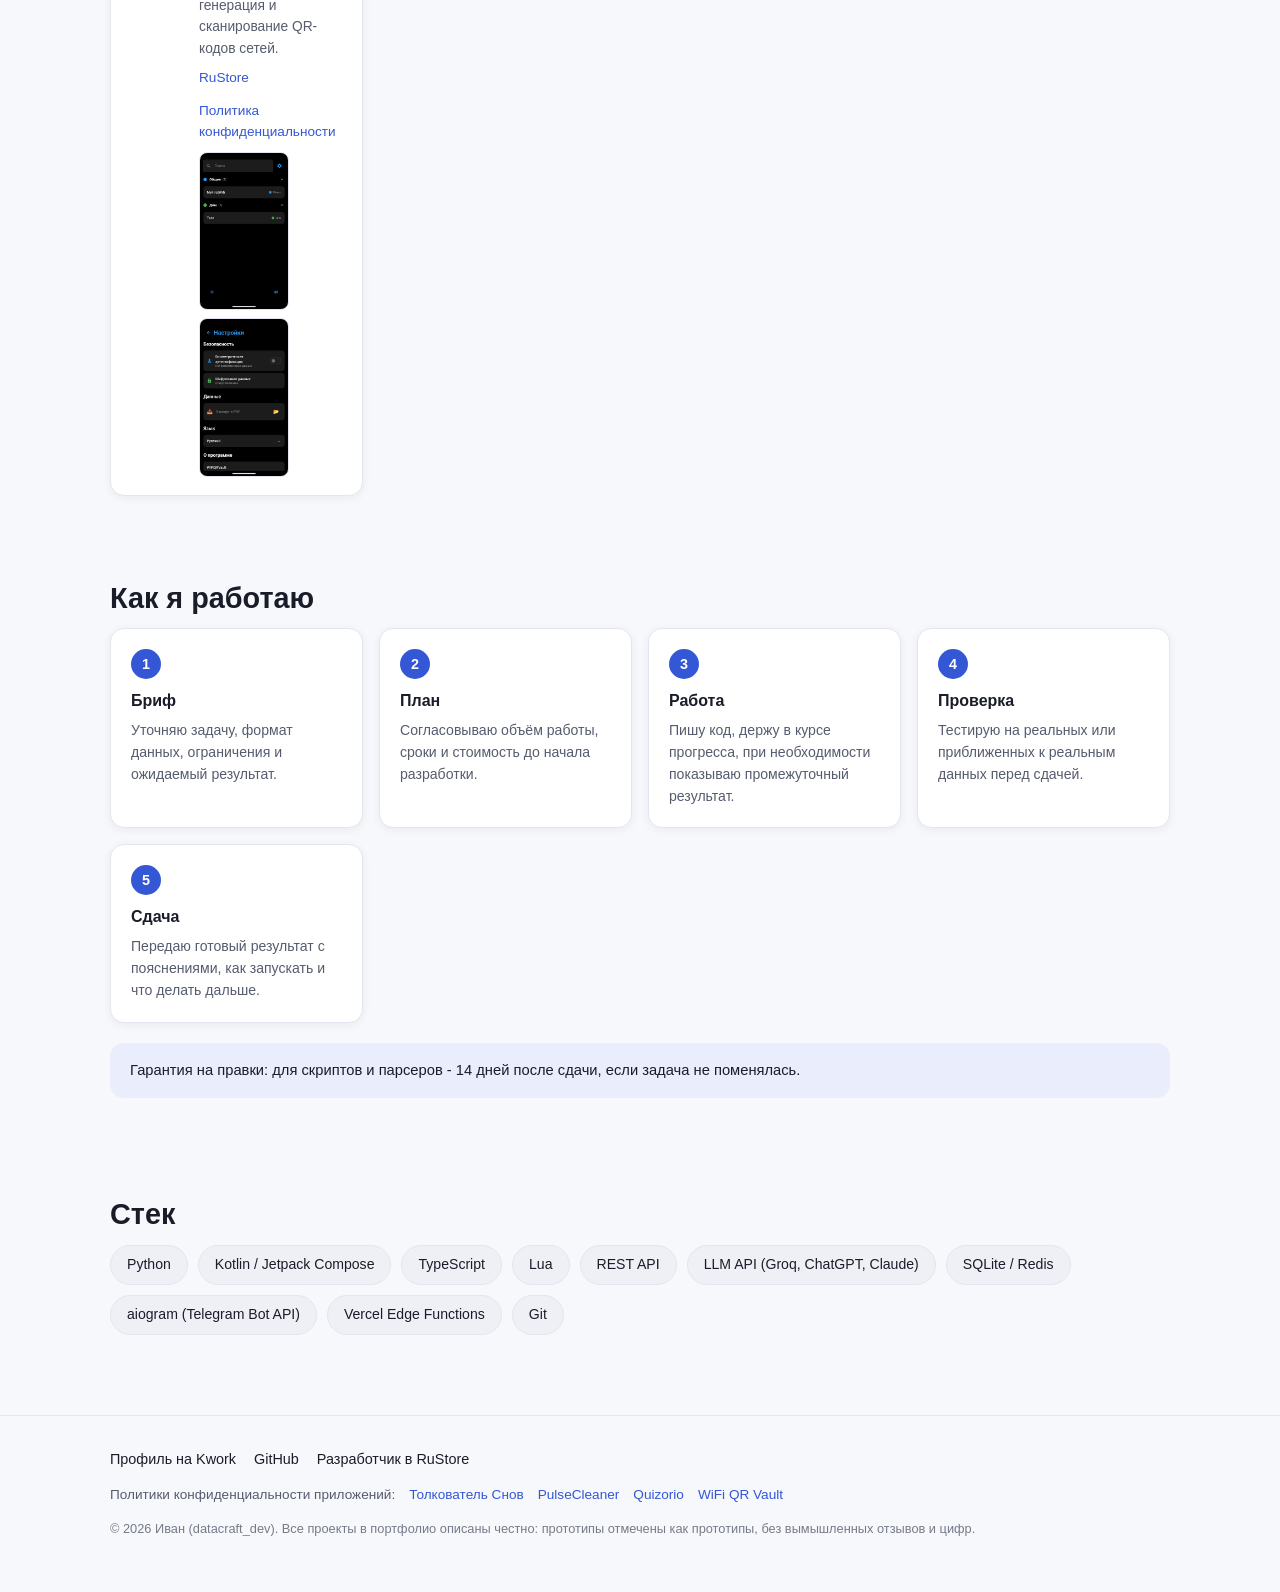
==== commit c2b3c6af: "Round 2: CNAME, WiFi QR Vault privacy policy, screenshots/visuals, remove surname - Add CNAME (git.f" ====
--- a/index.html
+++ b/index.html
@@ -8,6 +8,8 @@
 <meta property="og:title" content="Иван - Python, автоматизация, Android, AI-интеграции">
 <meta property="og:description" content="Скрипты, парсеры, API- и AI-интеграции, Android-приложения, игровые моды. Портфолио и кейсы.">
 <meta property="og:type" content="website">
+<meta property="og:url" content="https://git.fdhub.work/">
+<link rel="canonical" href="https://git.fdhub.work/">
 <link rel="icon" href="assets/favicon.svg" type="image/svg+xml">
 <link rel="stylesheet" href="assets/style.css">
 </head>
@@ -95,6 +97,7 @@
       <div class="case-grid">
 
         <div class="case-card">
+          <img class="case-thumb" src="assets/img/apps/dailytrial-1.webp" alt="Скриншот игры «Испытание дня»" width="220" height="391" loading="lazy">
           <div class="tag-row"><span class="tag">Android</span><span class="tag">API</span><span class="tag">Kotlin/Compose</span></div>
           <h3>Испытание дня - ежедневная словесная игра</h3>
           <p>Android-игра в духе Wordle с локальным прогрессом и отдельным бэкендом на Vercel + Redis: онлайн-лидерборд, анти-чит без общего секрета на клиенте, монетизация через рекламу.</p>
@@ -104,6 +107,7 @@
         </div>
 
         <div class="case-card">
+          <img class="case-thumb" src="assets/img/cases/sort-music-before-after.webp" alt="До/после сортировки музыкальной библиотеки скриптом sort_music.py" width="1200" height="500" loading="lazy">
           <div class="tag-row"><span class="tag">Python</span><span class="tag">CLI</span><span class="tag">API</span></div>
           <h3>Автоматическая сортировка музыкальной библиотеки</h3>
           <p>Консольный скрипт на Python: определяет исполнителя и альбом по тегам/имени файла, объединяет разные варианты написания имён, уточняет данные через MusicBrainz. Режим предпросмотра без реального переноса файлов.</p>
@@ -149,7 +153,7 @@
   <section id="apps">
     <div class="wrap">
       <h2>Опубликованные приложения</h2>
-      <p class="section-sub">5 приложений в RuStore под разработчиком «Полетавкин Иван» - полный цикл от идеи до публикации.</p>
+      <p class="section-sub">5 приложений в RuStore - полный цикл от идеи до публикации.</p>
       <div class="app-grid">
 
         <div class="app-card">
@@ -161,6 +165,10 @@
               <a href="https://www.rustore.ru/catalog/app/com.dailytrial.app" target="_blank" rel="noopener">RuStore</a>
               <a href="cases/daily-trial.html">Кейс</a>
             </div>
+            <div class="app-shots">
+              <img src="assets/img/apps/dailytrial-1.webp" alt="Скриншот игры «Испытание дня»: экран бесконечного режима" width="160" height="284" loading="lazy">
+              <img src="assets/img/apps/dailytrial-2.webp" alt="Скриншот игры «Испытание дня»: экран прогресса и лидерборда" width="160" height="284" loading="lazy">
+            </div>
           </div>
         </div>
 
@@ -173,6 +181,9 @@
               <a href="https://www.rustore.ru/catalog/app/com.fd.dreaminterpreter" target="_blank" rel="noopener">RuStore</a>
               <a href="DreamInterpreter/privacy-policy.html">Политика конфиденциальности</a>
             </div>
+            <div class="app-shots">
+              <img src="assets/img/apps/dreaminterpreter-1.webp" alt="Скриншот приложения «Толкователь Снов»" width="160" height="284" loading="lazy">
+            </div>
           </div>
         </div>
 
@@ -185,6 +196,9 @@
               <a href="https://www.rustore.ru/catalog/app/com.pulsecleaner.app" target="_blank" rel="noopener">RuStore</a>
               <a href="PulseCleaner/privacy-policy.html">Политика конфиденциальности</a>
             </div>
+            <div class="app-shots">
+              <img src="assets/img/apps/pulsecleaner-1.webp" alt="Скриншот приложения PulseCleaner" width="160" height="284" loading="lazy">
+            </div>
           </div>
         </div>
 
@@ -197,6 +211,9 @@
               <a href="https://www.rustore.ru/catalog/app/com.quizorio.app" target="_blank" rel="noopener">RuStore</a>
               <a href="Quizorio/privacy-policy.html">Политика конфиденциальности</a>
             </div>
+            <div class="app-shots">
+              <img src="assets/img/apps/quizorio-1.webp" alt="Скриншот приложения Quizorio" width="160" height="284" loading="lazy">
+            </div>
           </div>
         </div>
 
@@ -207,6 +224,11 @@
             <p>Хранение Wi-Fi паролей с шифрованием, генерация и сканирование QR-кодов сетей.</p>
             <div class="app-links">
               <a href="https://www.rustore.ru/catalog/app/com.wifiqrvault.app" target="_blank" rel="noopener">RuStore</a>
+              <a href="WiFiQRVault/privacy-policy.html">Политика конфиденциальности</a>
+            </div>
+            <div class="app-shots">
+              <img src="assets/img/apps/wifiqrvault-1.webp" alt="Скриншот приложения WiFi QR Vault: список сохранённых сетей" width="160" height="284" loading="lazy">
+              <img src="assets/img/apps/wifiqrvault-2.webp" alt="Скриншот приложения WiFi QR Vault: генерация QR-кода сети" width="160" height="284" loading="lazy">
             </div>
           </div>
         </div>
@@ -260,6 +282,7 @@
       <a href="DreamInterpreter/privacy-policy.html">Толкователь Снов</a>
       <a href="PulseCleaner/privacy-policy.html">PulseCleaner</a>
       <a href="Quizorio/privacy-policy.html">Quizorio</a>
+      <a href="WiFiQRVault/privacy-policy.html">WiFi QR Vault</a>
     </div>
     <p class="fineprint">© 2026 Иван (datacraft_dev). Все проекты в портфолио описаны честно: прототипы отмечены как прототипы, без вымышленных отзывов и цифр.</p>
   </div>
--- a/assets/style.css
+++ b/assets/style.css
@@ -206,10 +206,16 @@
   gap: 14px;
   align-items: flex-start;
 }
-.app-card img { width: 56px; height: 56px; border-radius: 14px; flex-shrink: 0; object-fit: cover; }
+.app-card > img { width: 56px; height: 56px; border-radius: 14px; flex-shrink: 0; object-fit: cover; }
 .app-card h3 { margin: 0 0 4px; font-size: 1rem; }
 .app-card p { margin: 0 0 8px; color: var(--text-muted); font-size: 0.86rem; }
 .app-card .app-links { display: flex; gap: 12px; font-size: 0.85rem; flex-wrap: wrap; }
+.app-shots { display: flex; gap: 8px; margin-top: 10px; flex-wrap: wrap; }
+.app-shots img { width: 90px; height: auto; border-radius: 8px; border: 1px solid var(--border); flex-shrink: 0; }
+
+.case-gallery { display: flex; gap: 12px; flex-wrap: wrap; }
+.case-gallery img { width: 160px; height: auto; border-radius: 10px; border: 1px solid var(--border); }
+.case-thumb { width: 100%; height: auto; max-height: 160px; object-fit: cover; border-radius: 10px; margin-bottom: 12px; }
 
 /* Process */
 .process-list {
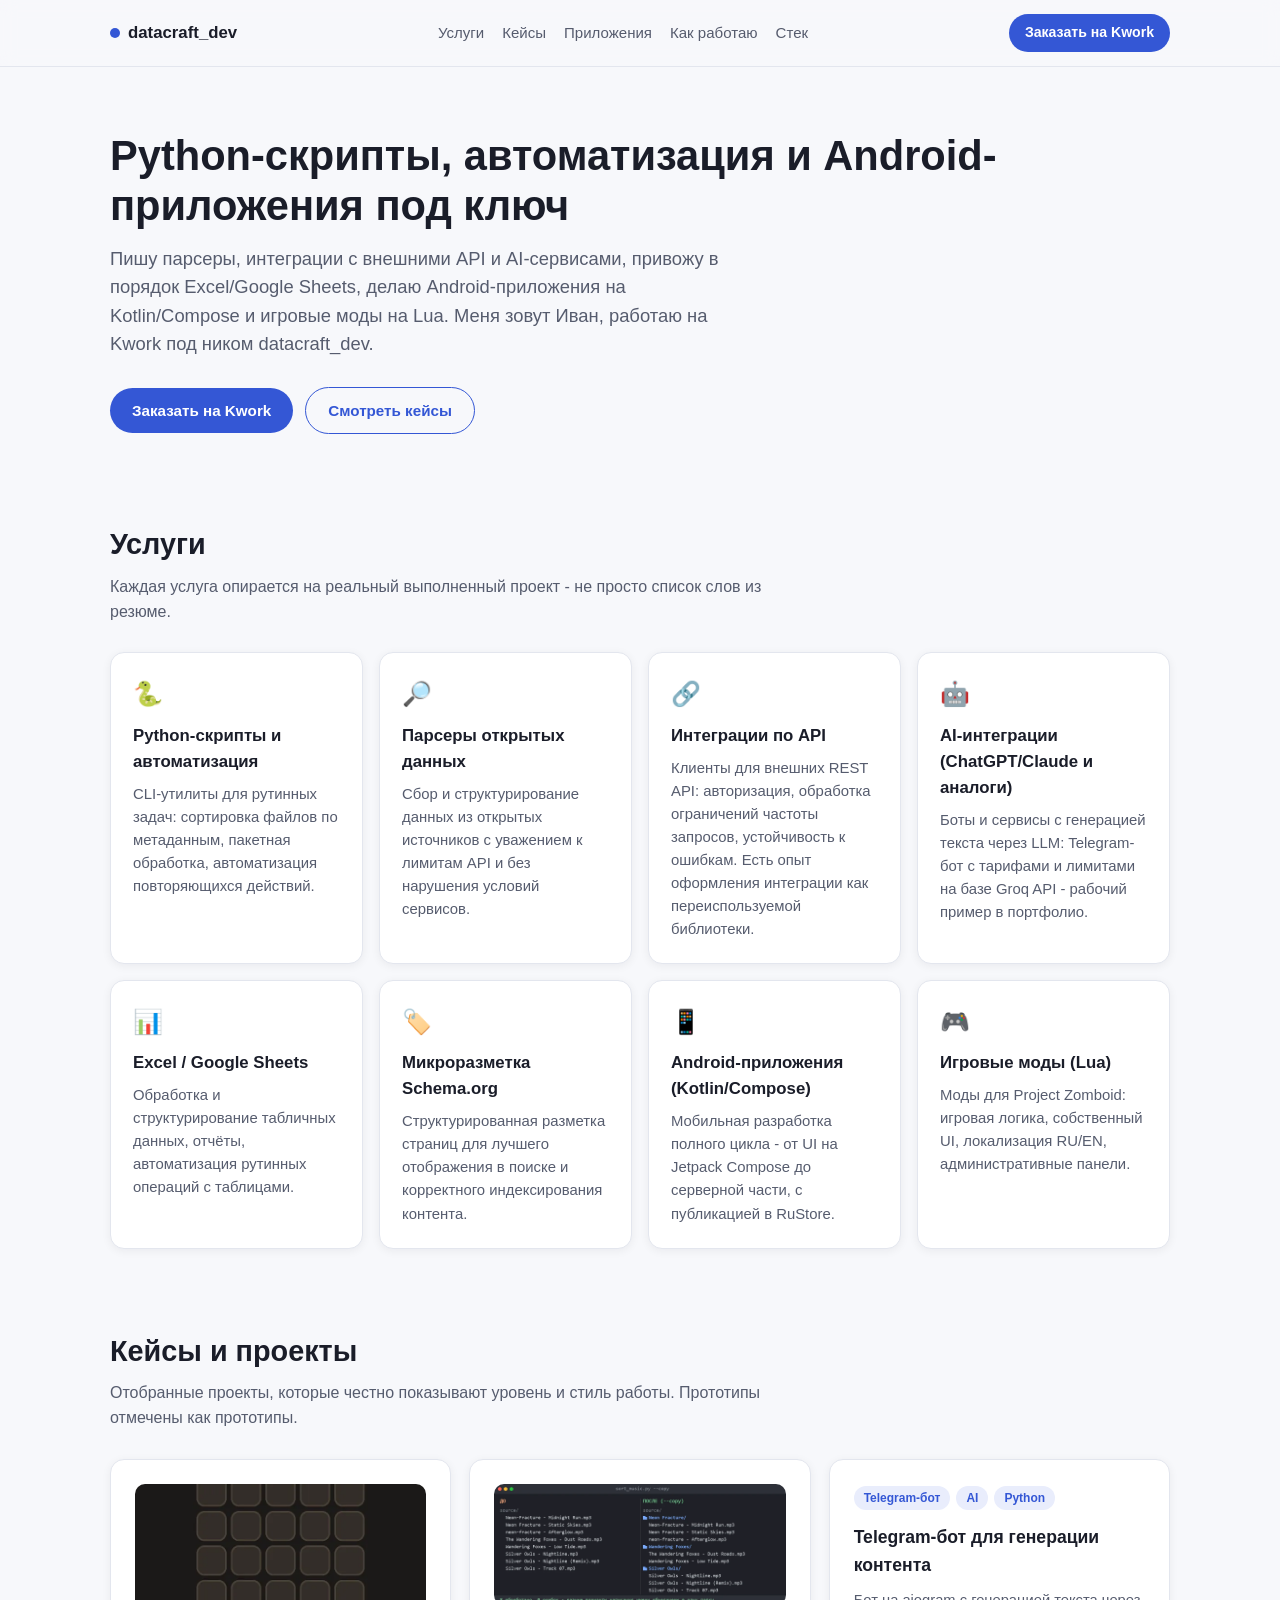
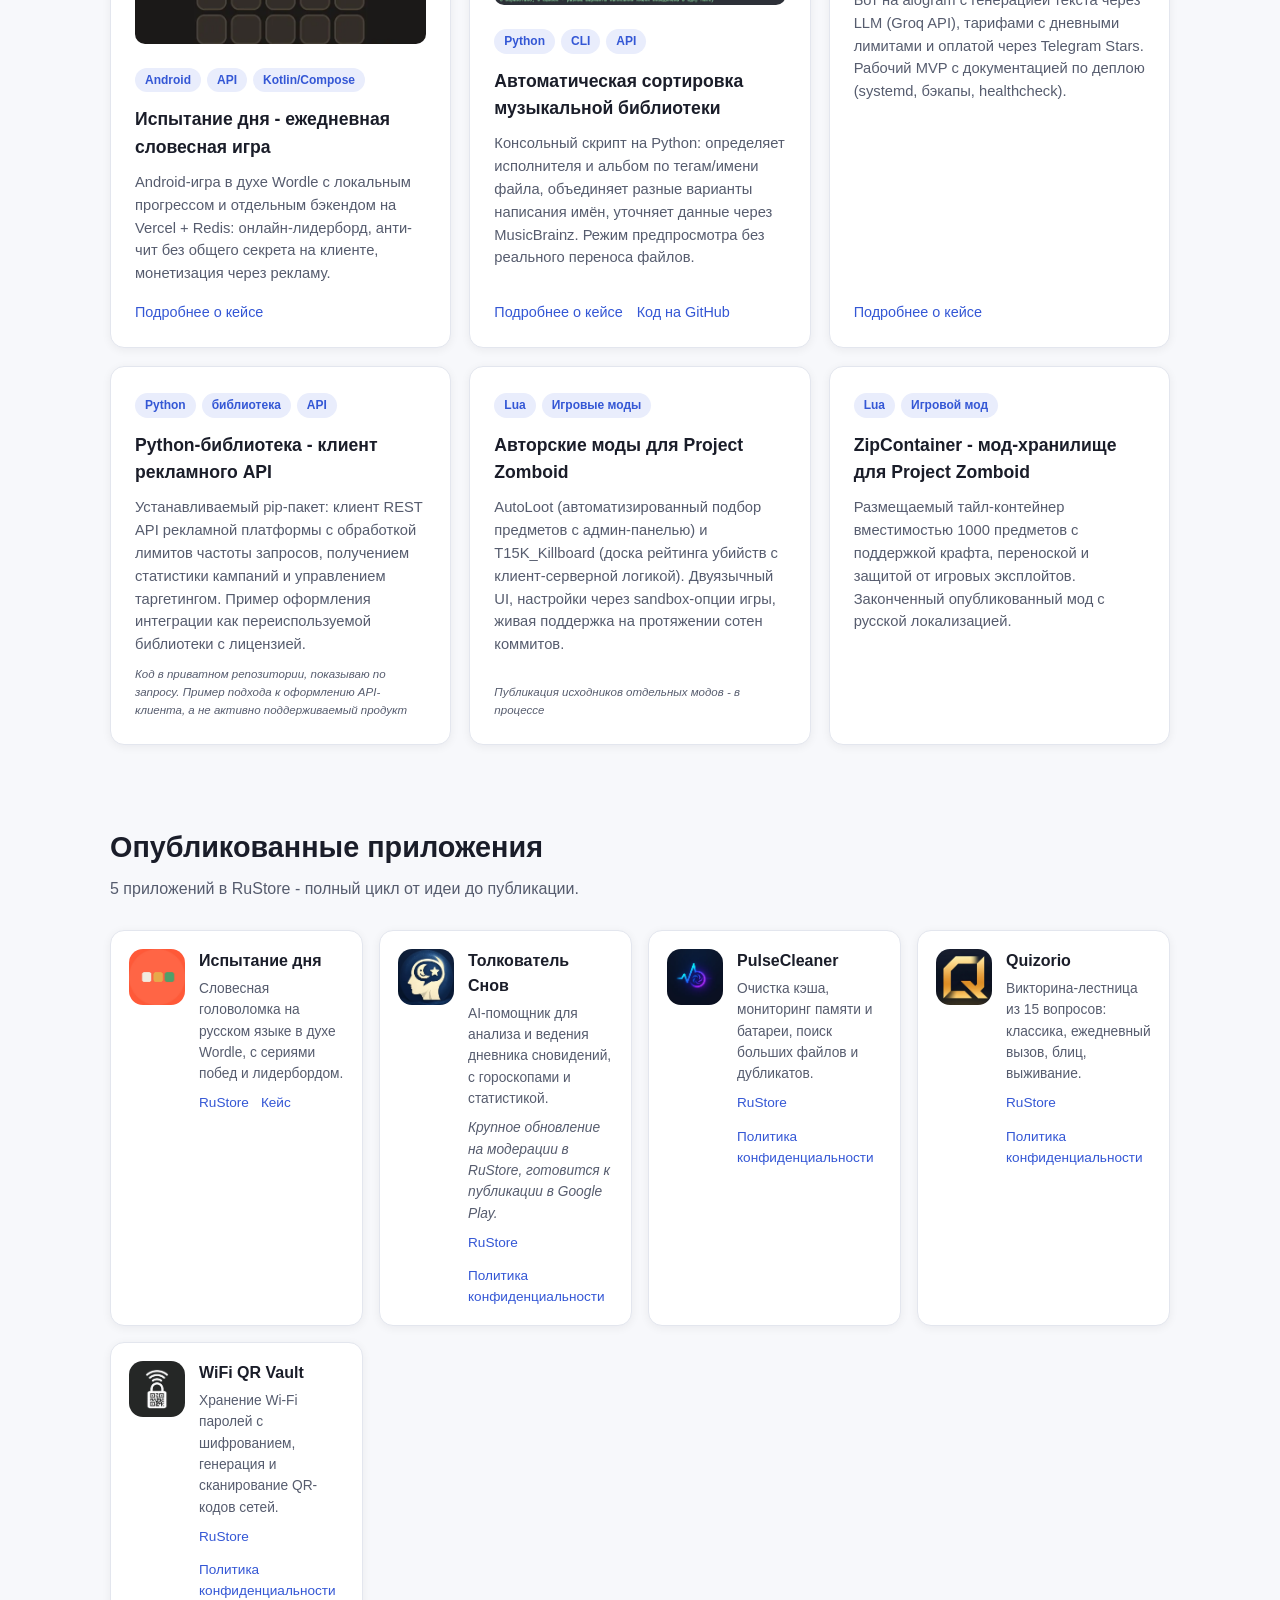
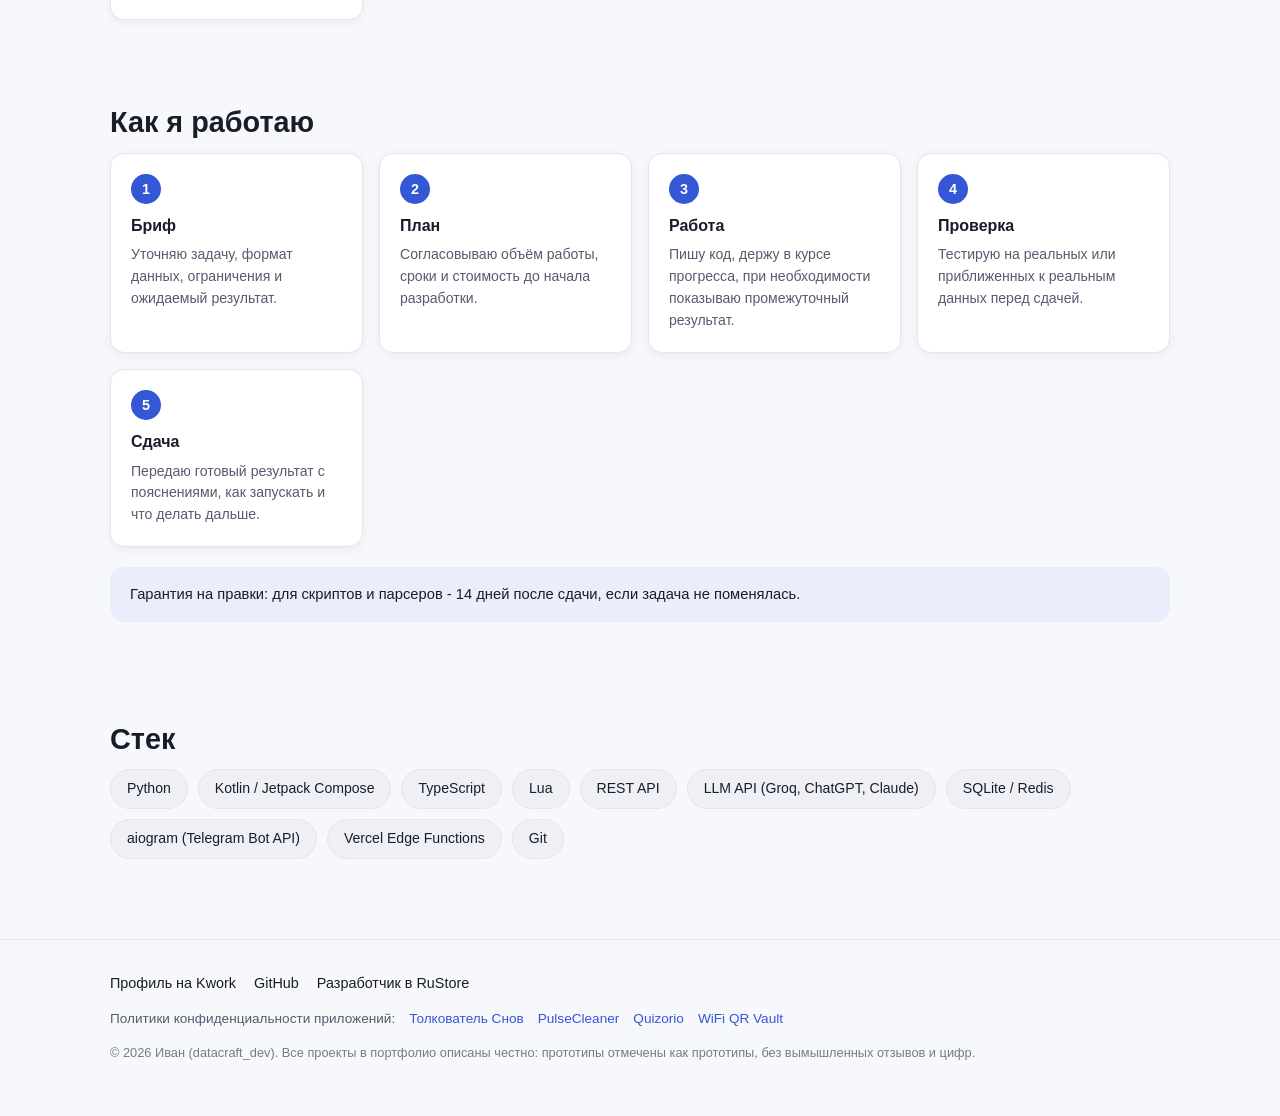
==== commit 73cfa344: "Apps block: remove screenshot galleries, add Dream Interpreter status, unify WiFi QR Vault contact e" ====
--- a/index.html
+++ b/index.html
@@ -165,10 +165,6 @@
               <a href="https://www.rustore.ru/catalog/app/com.dailytrial.app" target="_blank" rel="noopener">RuStore</a>
               <a href="cases/daily-trial.html">Кейс</a>
             </div>
-            <div class="app-shots">
-              <img src="assets/img/apps/dailytrial-1.webp" alt="Скриншот игры «Испытание дня»: экран бесконечного режима" width="160" height="284" loading="lazy">
-              <img src="assets/img/apps/dailytrial-2.webp" alt="Скриншот игры «Испытание дня»: экран прогресса и лидерборда" width="160" height="284" loading="lazy">
-            </div>
           </div>
         </div>
 
@@ -177,13 +173,11 @@
           <div>
             <h3>Толкователь Снов</h3>
             <p>AI-помощник для анализа и ведения дневника сновидений, с гороскопами и статистикой.</p>
+            <p class="app-status">Крупное обновление на модерации в RuStore, готовится к публикации в Google Play.</p>
             <div class="app-links">
               <a href="https://www.rustore.ru/catalog/app/com.fd.dreaminterpreter" target="_blank" rel="noopener">RuStore</a>
               <a href="DreamInterpreter/privacy-policy.html">Политика конфиденциальности</a>
             </div>
-            <div class="app-shots">
-              <img src="assets/img/apps/dreaminterpreter-1.webp" alt="Скриншот приложения «Толкователь Снов»" width="160" height="284" loading="lazy">
-            </div>
           </div>
         </div>
 
@@ -196,9 +190,6 @@
               <a href="https://www.rustore.ru/catalog/app/com.pulsecleaner.app" target="_blank" rel="noopener">RuStore</a>
               <a href="PulseCleaner/privacy-policy.html">Политика конфиденциальности</a>
             </div>
-            <div class="app-shots">
-              <img src="assets/img/apps/pulsecleaner-1.webp" alt="Скриншот приложения PulseCleaner" width="160" height="284" loading="lazy">
-            </div>
           </div>
         </div>
 
@@ -211,9 +202,6 @@
               <a href="https://www.rustore.ru/catalog/app/com.quizorio.app" target="_blank" rel="noopener">RuStore</a>
               <a href="Quizorio/privacy-policy.html">Политика конфиденциальности</a>
             </div>
-            <div class="app-shots">
-              <img src="assets/img/apps/quizorio-1.webp" alt="Скриншот приложения Quizorio" width="160" height="284" loading="lazy">
-            </div>
           </div>
         </div>
 
@@ -225,10 +213,6 @@
             <div class="app-links">
               <a href="https://www.rustore.ru/catalog/app/com.wifiqrvault.app" target="_blank" rel="noopener">RuStore</a>
               <a href="WiFiQRVault/privacy-policy.html">Политика конфиденциальности</a>
-            </div>
-            <div class="app-shots">
-              <img src="assets/img/apps/wifiqrvault-1.webp" alt="Скриншот приложения WiFi QR Vault: список сохранённых сетей" width="160" height="284" loading="lazy">
-              <img src="assets/img/apps/wifiqrvault-2.webp" alt="Скриншот приложения WiFi QR Vault: генерация QR-кода сети" width="160" height="284" loading="lazy">
             </div>
           </div>
         </div>
--- a/assets/style.css
+++ b/assets/style.css
@@ -210,8 +210,7 @@
 .app-card h3 { margin: 0 0 4px; font-size: 1rem; }
 .app-card p { margin: 0 0 8px; color: var(--text-muted); font-size: 0.86rem; }
 .app-card .app-links { display: flex; gap: 12px; font-size: 0.85rem; flex-wrap: wrap; }
-.app-shots { display: flex; gap: 8px; margin-top: 10px; flex-wrap: wrap; }
-.app-shots img { width: 90px; height: auto; border-radius: 8px; border: 1px solid var(--border); flex-shrink: 0; }
+.app-status { color: var(--text-muted); font-size: 0.8rem; font-style: italic; margin: -4px 0 8px; }
 
 .case-gallery { display: flex; gap: 12px; flex-wrap: wrap; }
 .case-gallery img { width: 160px; height: auto; border-radius: 10px; border: 1px solid var(--border); }
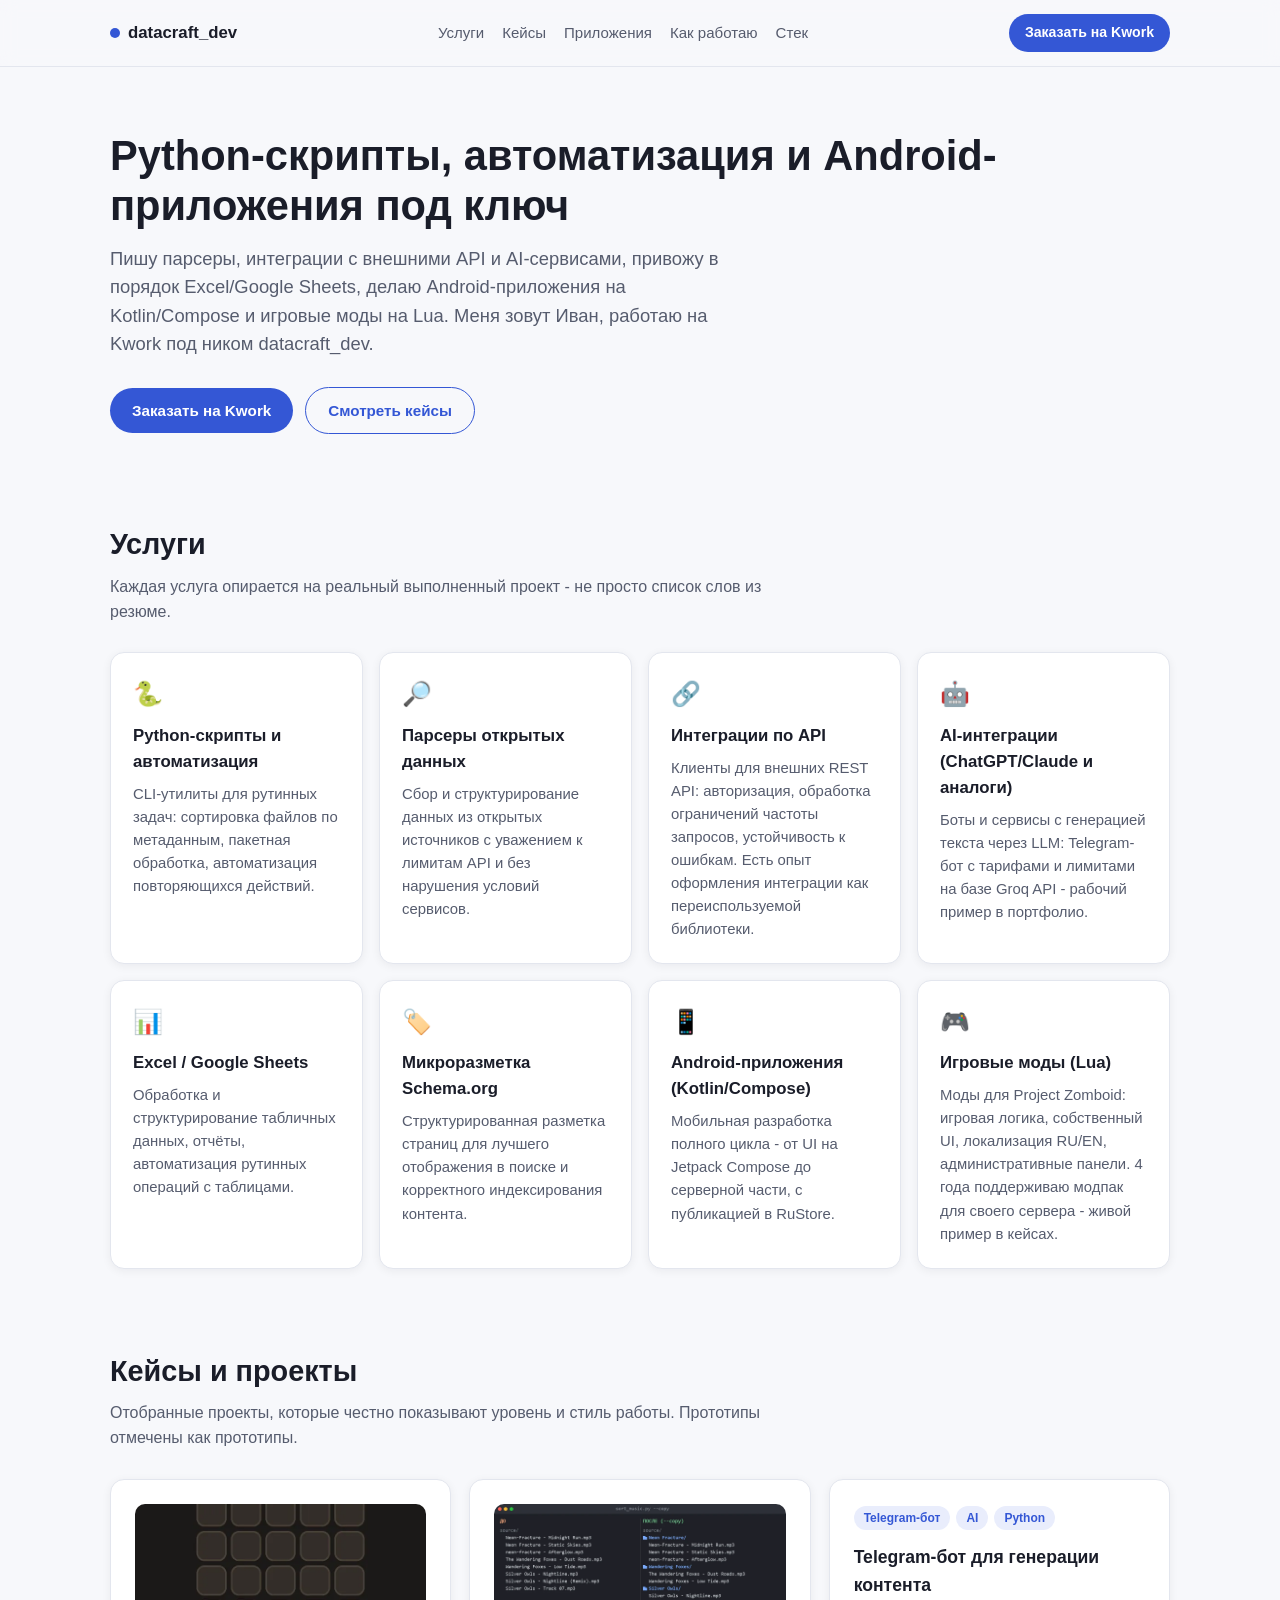
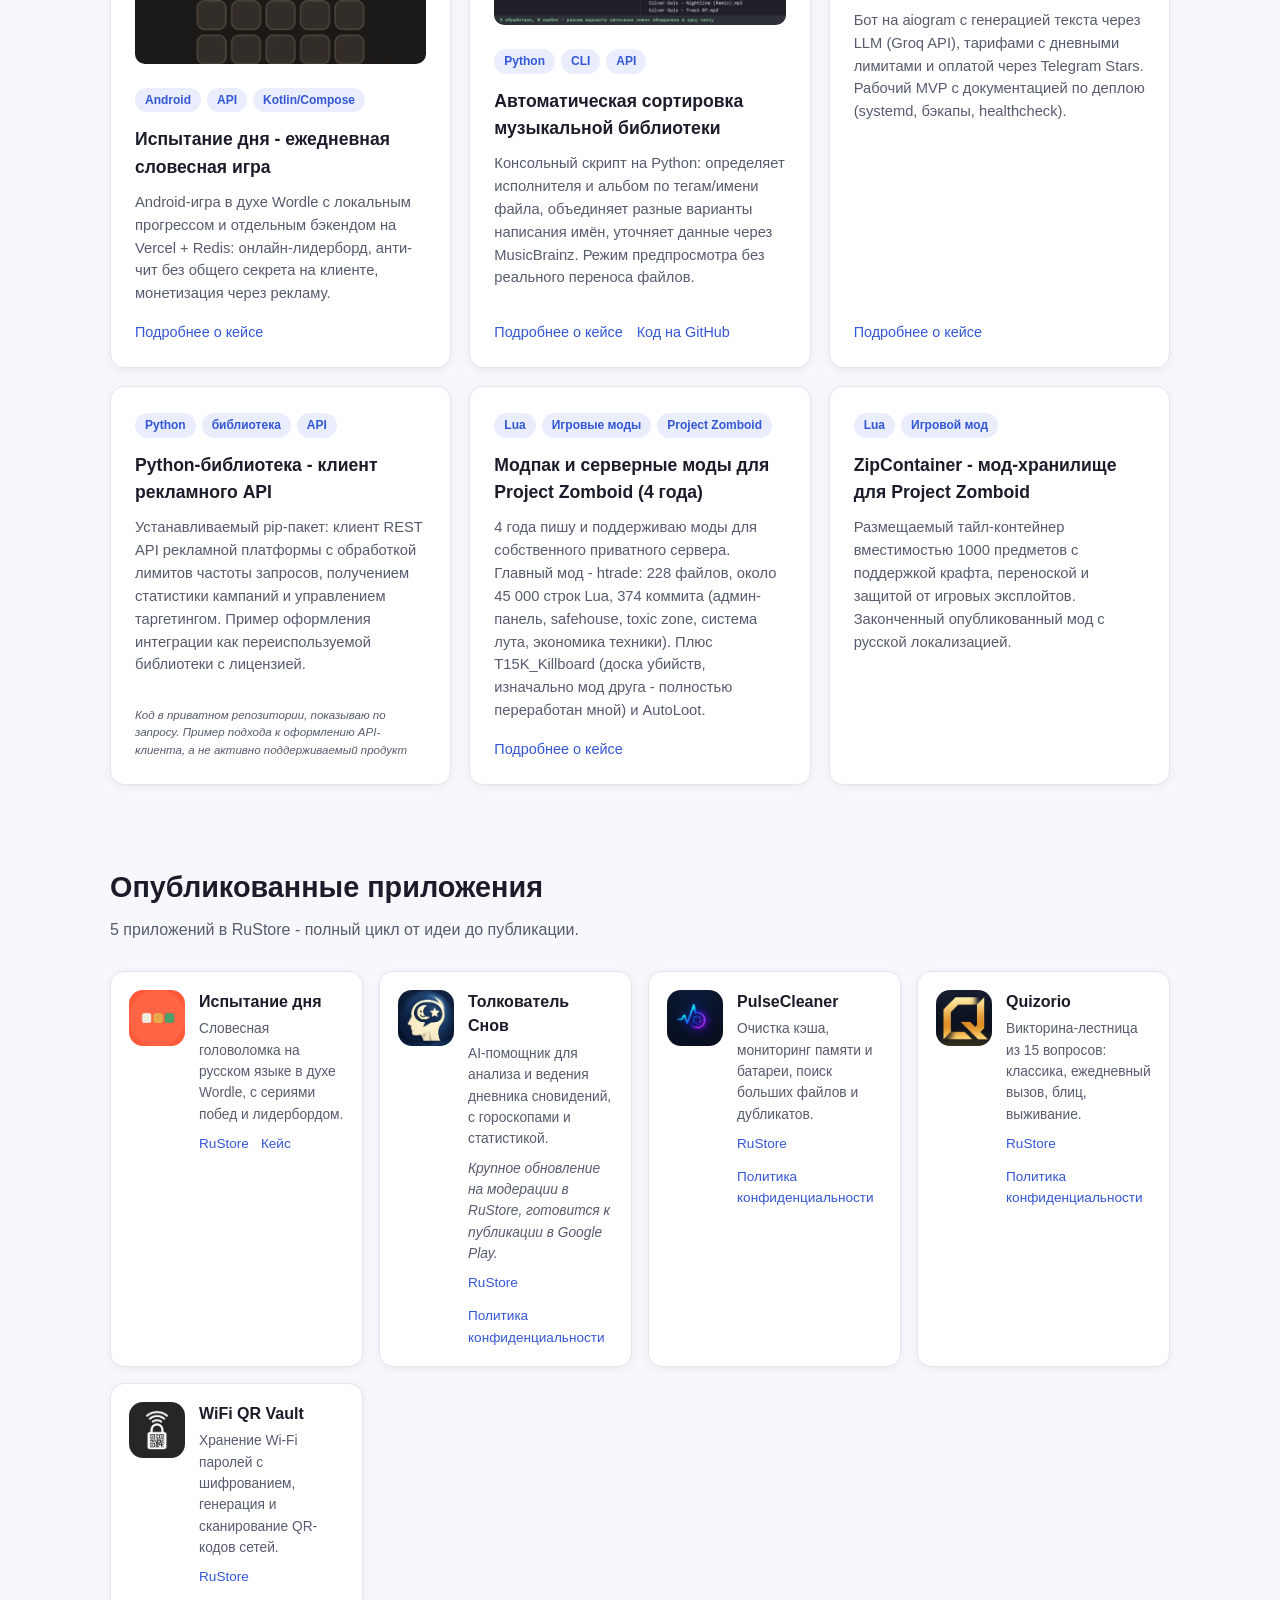
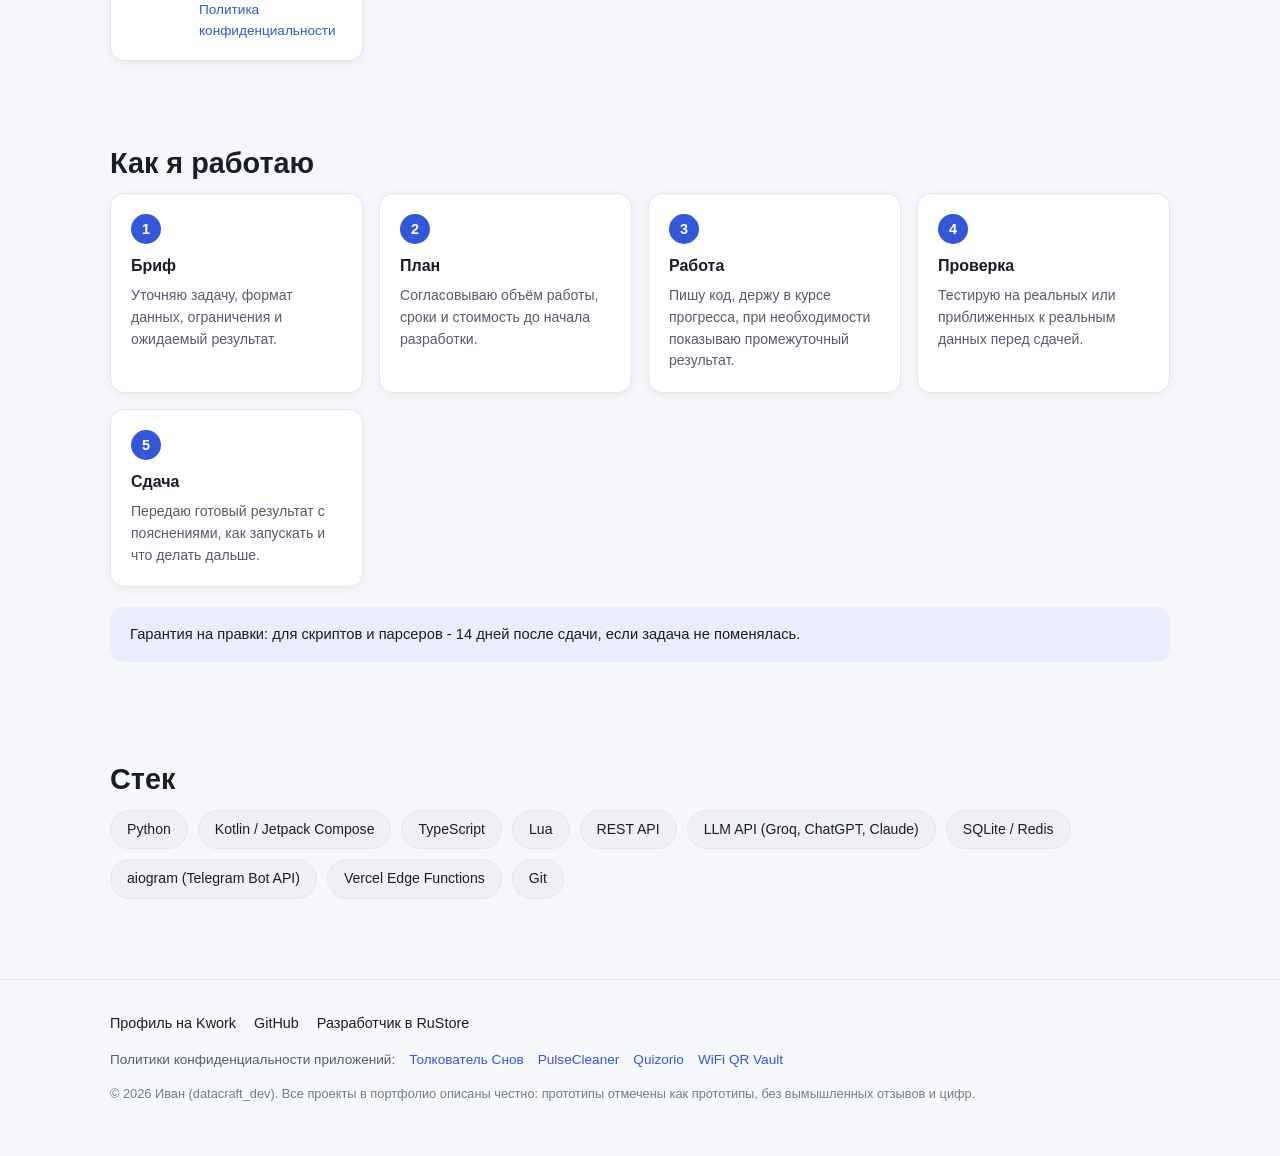
==== commit 420abade: "Раунд 4: переработан кейс модов Project Zomboid по новым фактам владельца Обновлена карточка на inde" ====
--- a/index.html
+++ b/index.html
@@ -84,7 +84,7 @@
         <div class="card">
           <span class="icon">🎮</span>
           <h3>Игровые моды (Lua)</h3>
-          <p>Моды для Project Zomboid: игровая логика, собственный UI, локализация RU/EN, административные панели.</p>
+          <p>Моды для Project Zomboid: игровая логика, собственный UI, локализация RU/EN, административные панели. 4 года поддерживаю модпак для своего сервера - живой пример в кейсах.</p>
         </div>
       </div>
     </div>
@@ -134,10 +134,12 @@
         </div>
 
         <div class="case-card">
-          <div class="tag-row"><span class="tag">Lua</span><span class="tag">Игровые моды</span></div>
-          <h3>Авторские моды для Project Zomboid</h3>
-          <p>AutoLoot (автоматизированный подбор предметов с админ-панелью) и T15K_Killboard (доска рейтинга убийств с клиент-серверной логикой). Двуязычный UI, настройки через sandbox-опции игры, живая поддержка на протяжении сотен коммитов.</p>
-          <div class="status-badge">Публикация исходников отдельных модов - в процессе</div>
+          <div class="tag-row"><span class="tag">Lua</span><span class="tag">Игровые моды</span><span class="tag">Project Zomboid</span></div>
+          <h3>Модпак и серверные моды для Project Zomboid (4 года)</h3>
+          <p>4 года пишу и поддерживаю моды для собственного приватного сервера. Главный мод - htrade: 228 файлов, около 45 000 строк Lua, 374 коммита (админ-панель, safehouse, toxic zone, система лута, экономика техники). Плюс T15K_Killboard (доска убийств, изначально мод друга - полностью переработан мной) и AutoLoot.</p>
+          <div class="case-links">
+            <a href="cases/zomboid-modpack.html">Подробнее о кейсе</a>
+          </div>
         </div>
 
         <div class="case-card">
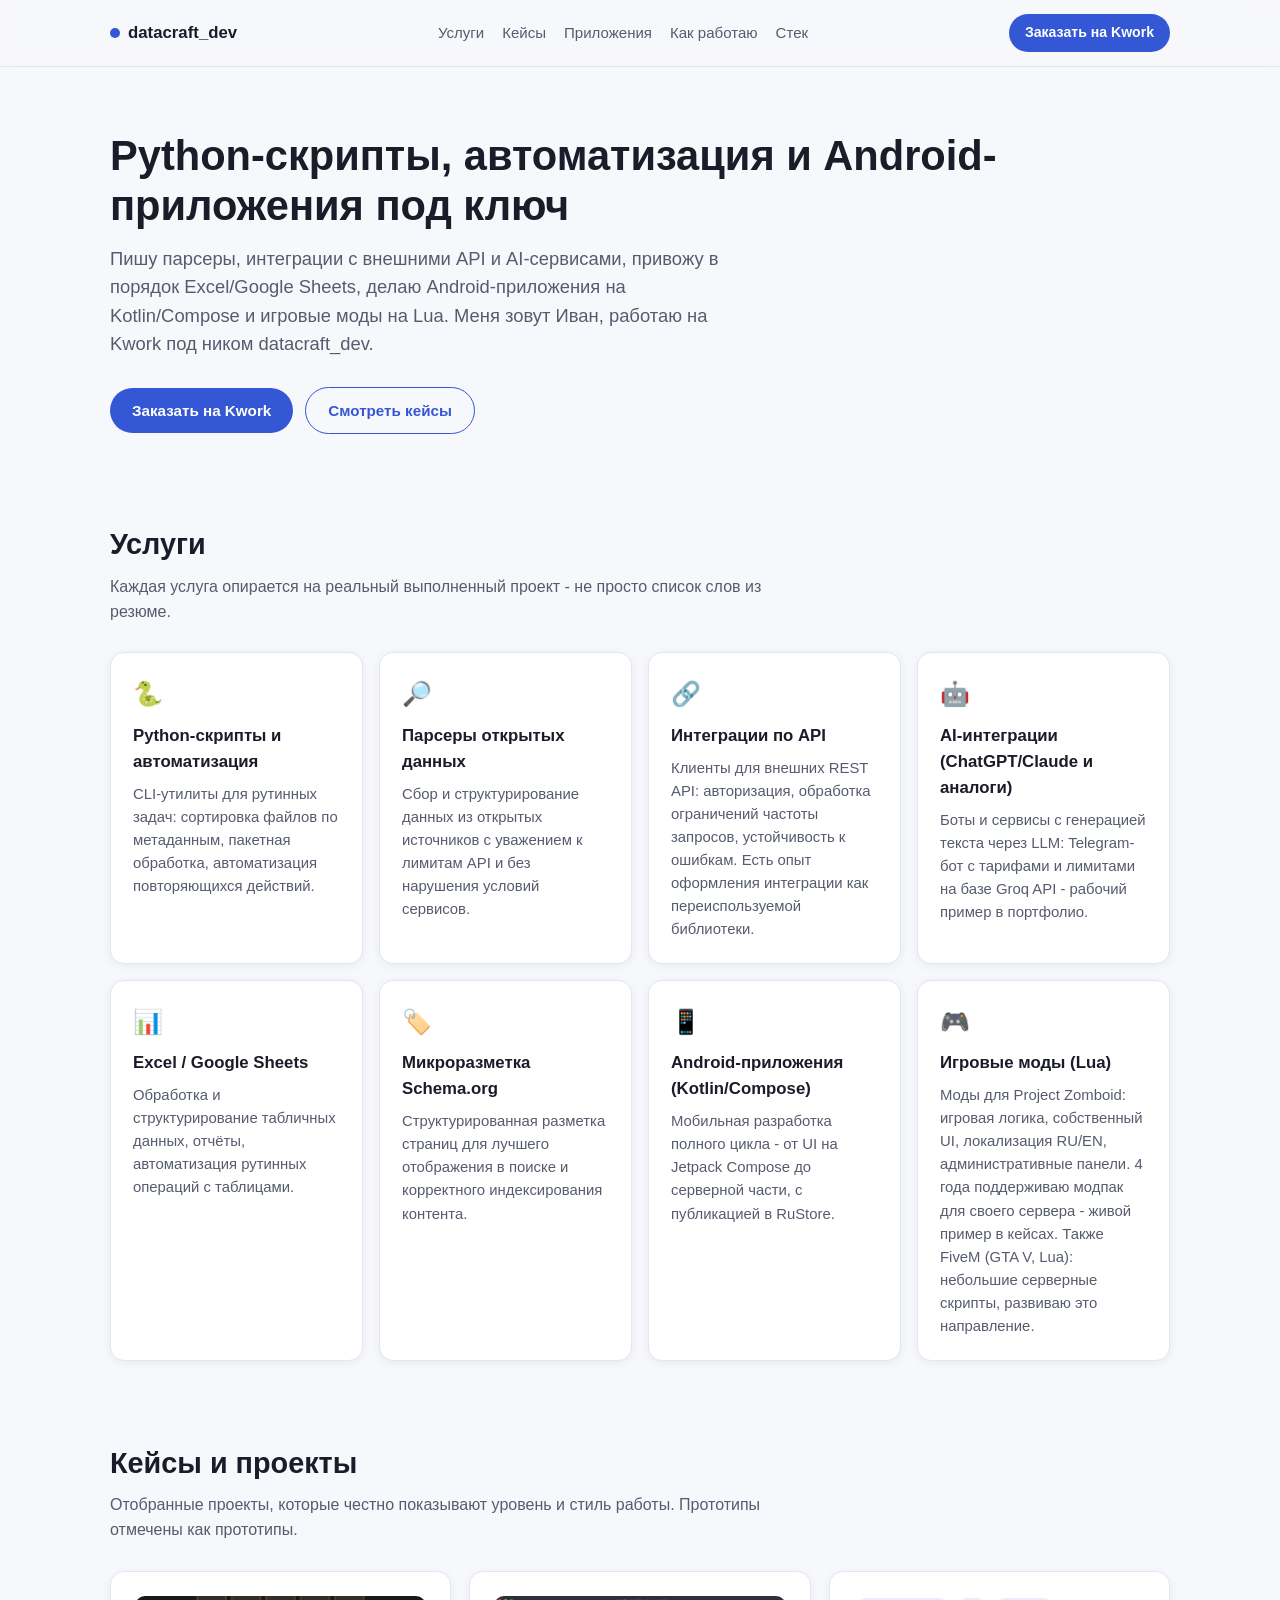
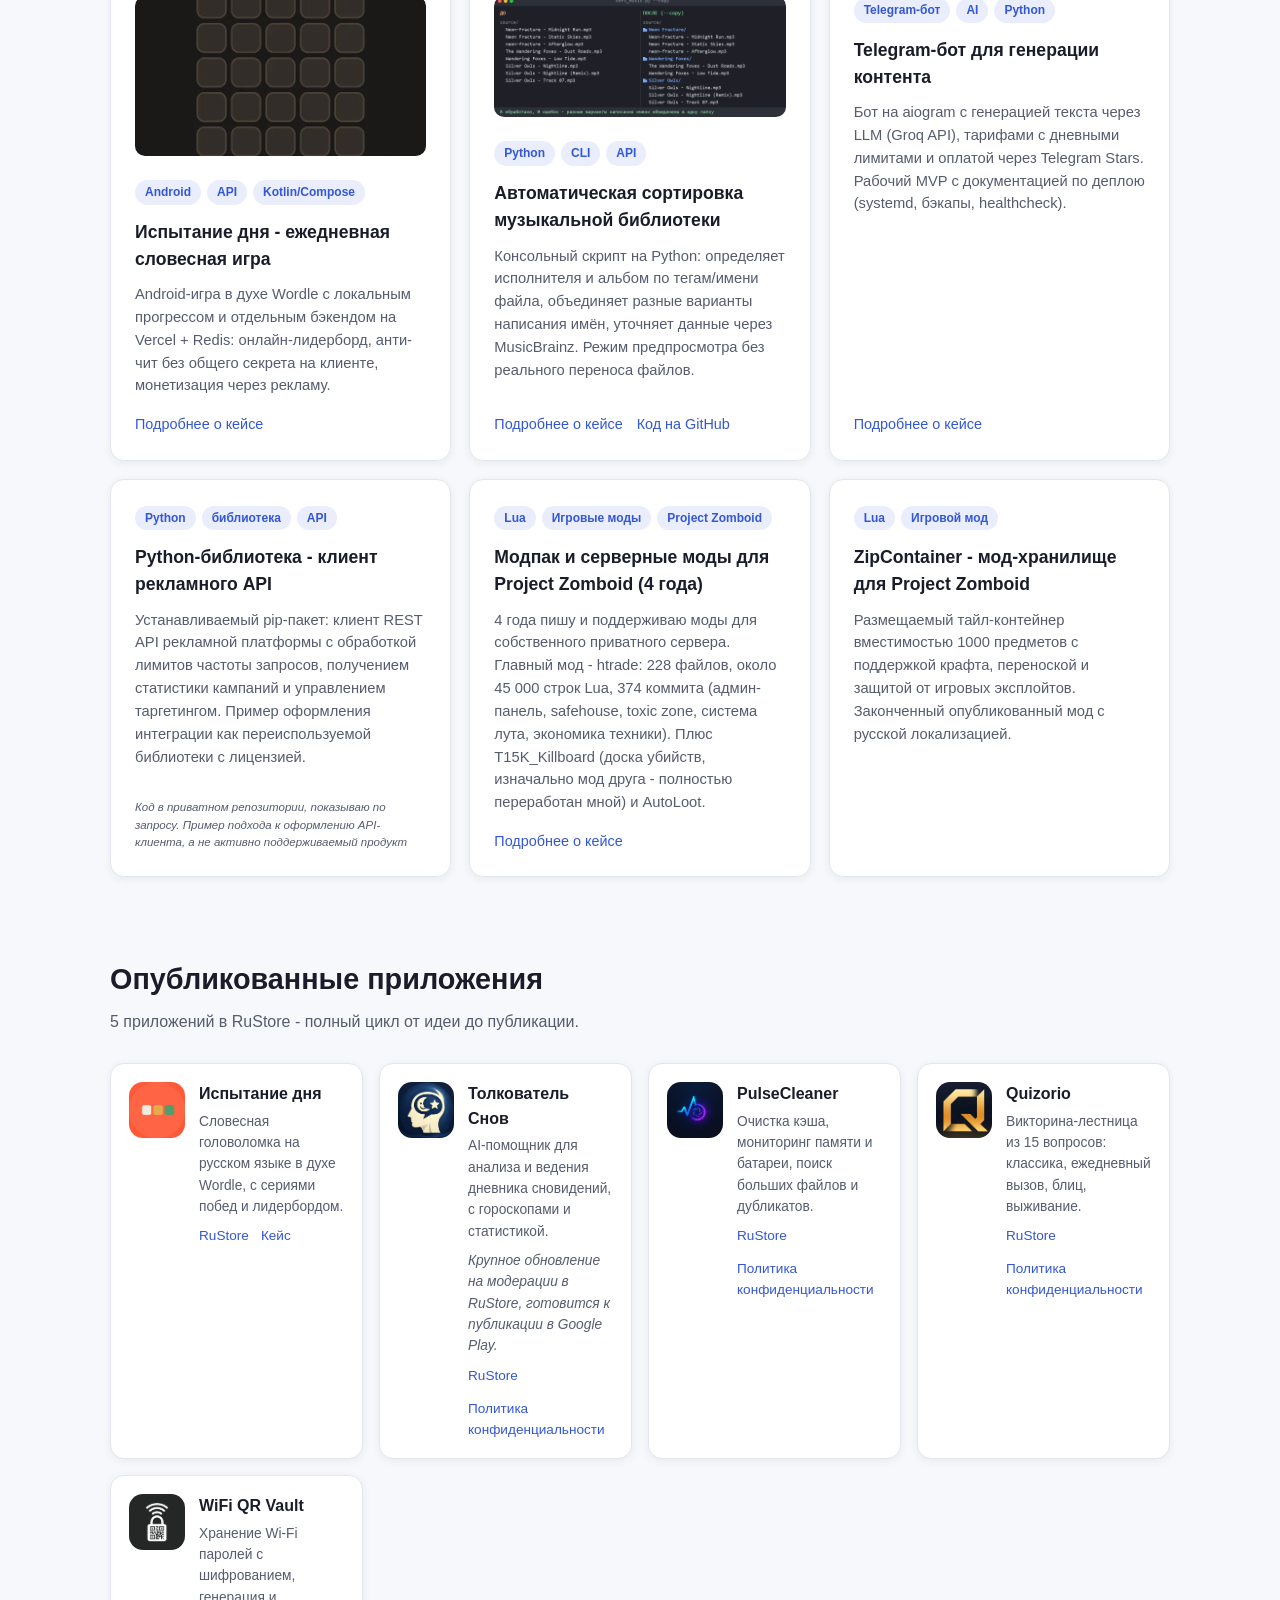
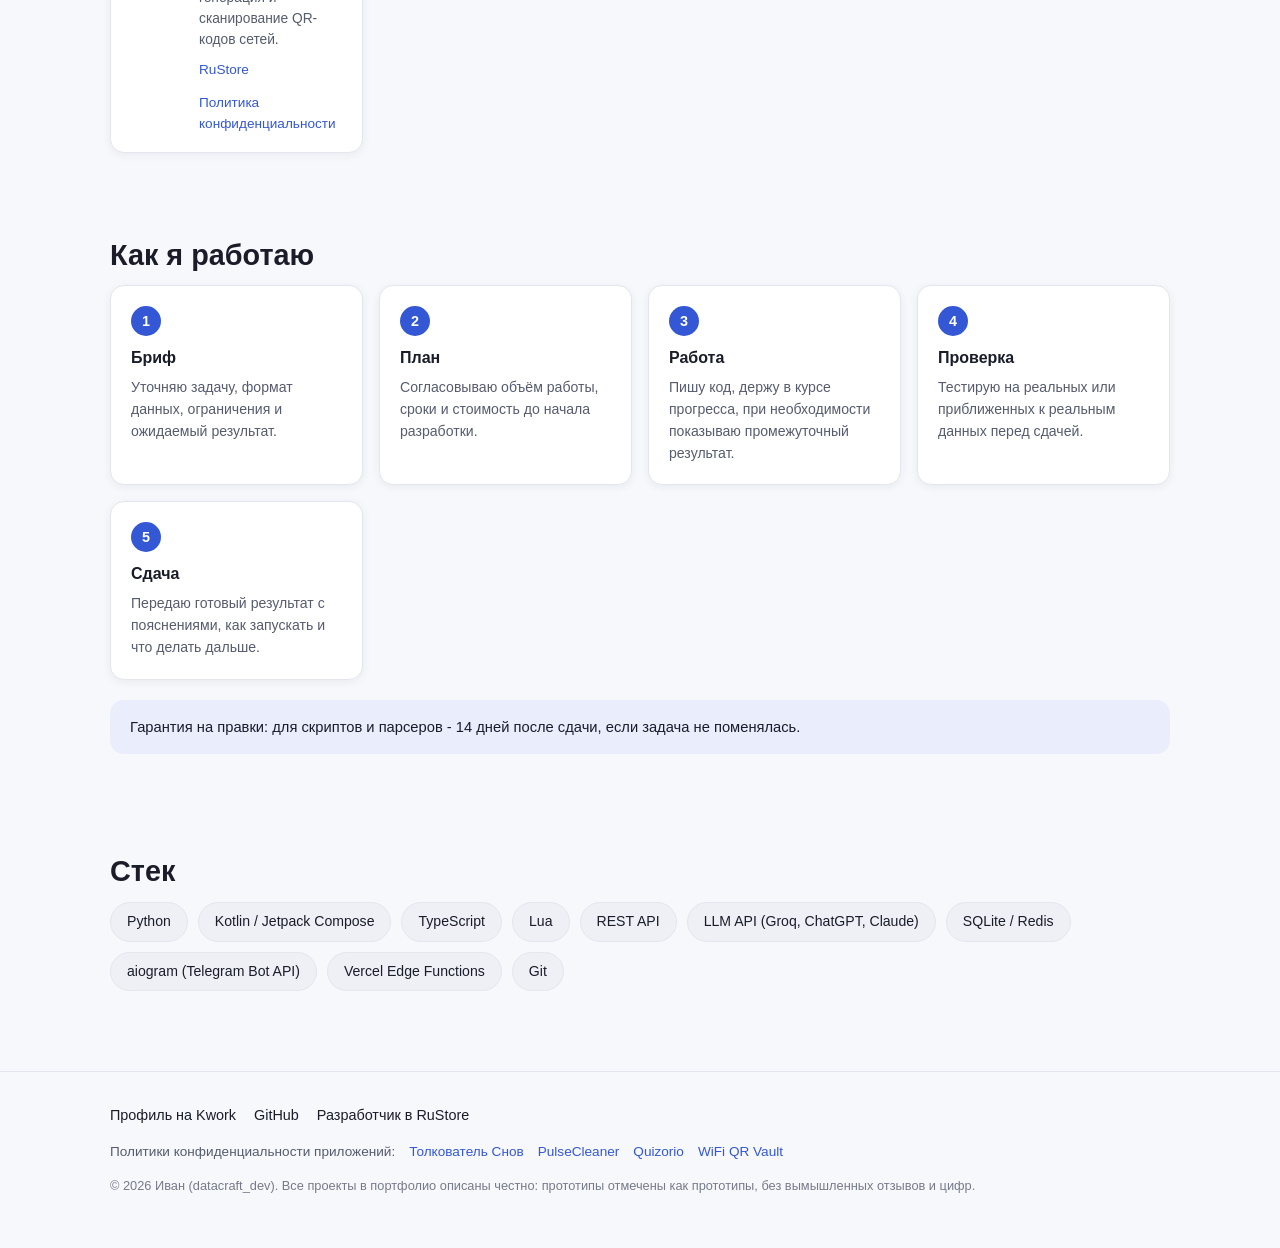
==== commit b91bdd5f: "Добавить упоминание FiveM в карточку услуги «Игровые моды (Lua)» Раунд 5: по итогам read-only аудита" ====
--- a/index.html
+++ b/index.html
@@ -84,7 +84,7 @@
         <div class="card">
           <span class="icon">🎮</span>
           <h3>Игровые моды (Lua)</h3>
-          <p>Моды для Project Zomboid: игровая логика, собственный UI, локализация RU/EN, административные панели. 4 года поддерживаю модпак для своего сервера - живой пример в кейсах.</p>
+          <p>Моды для Project Zomboid: игровая логика, собственный UI, локализация RU/EN, административные панели. 4 года поддерживаю модпак для своего сервера - живой пример в кейсах. Также FiveM (GTA V, Lua): небольшие серверные скрипты, развиваю это направление.</p>
         </div>
       </div>
     </div>
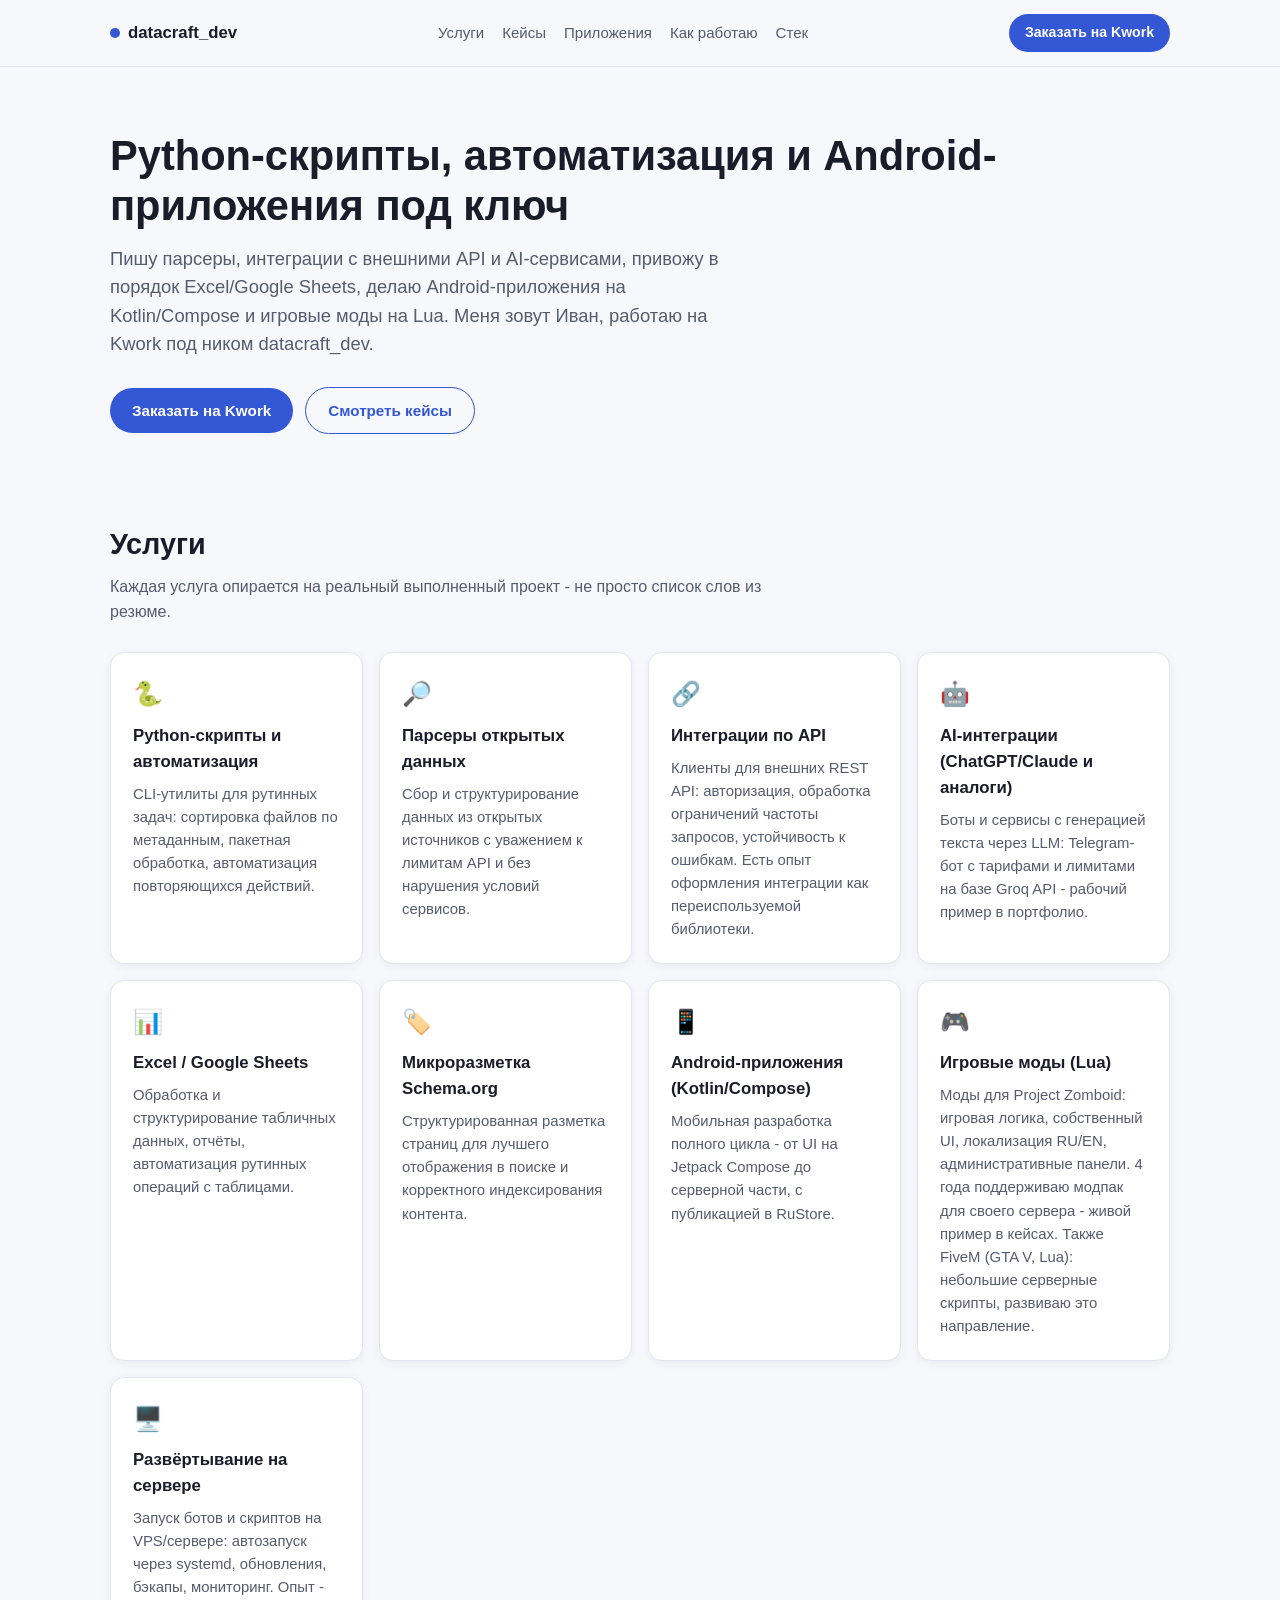
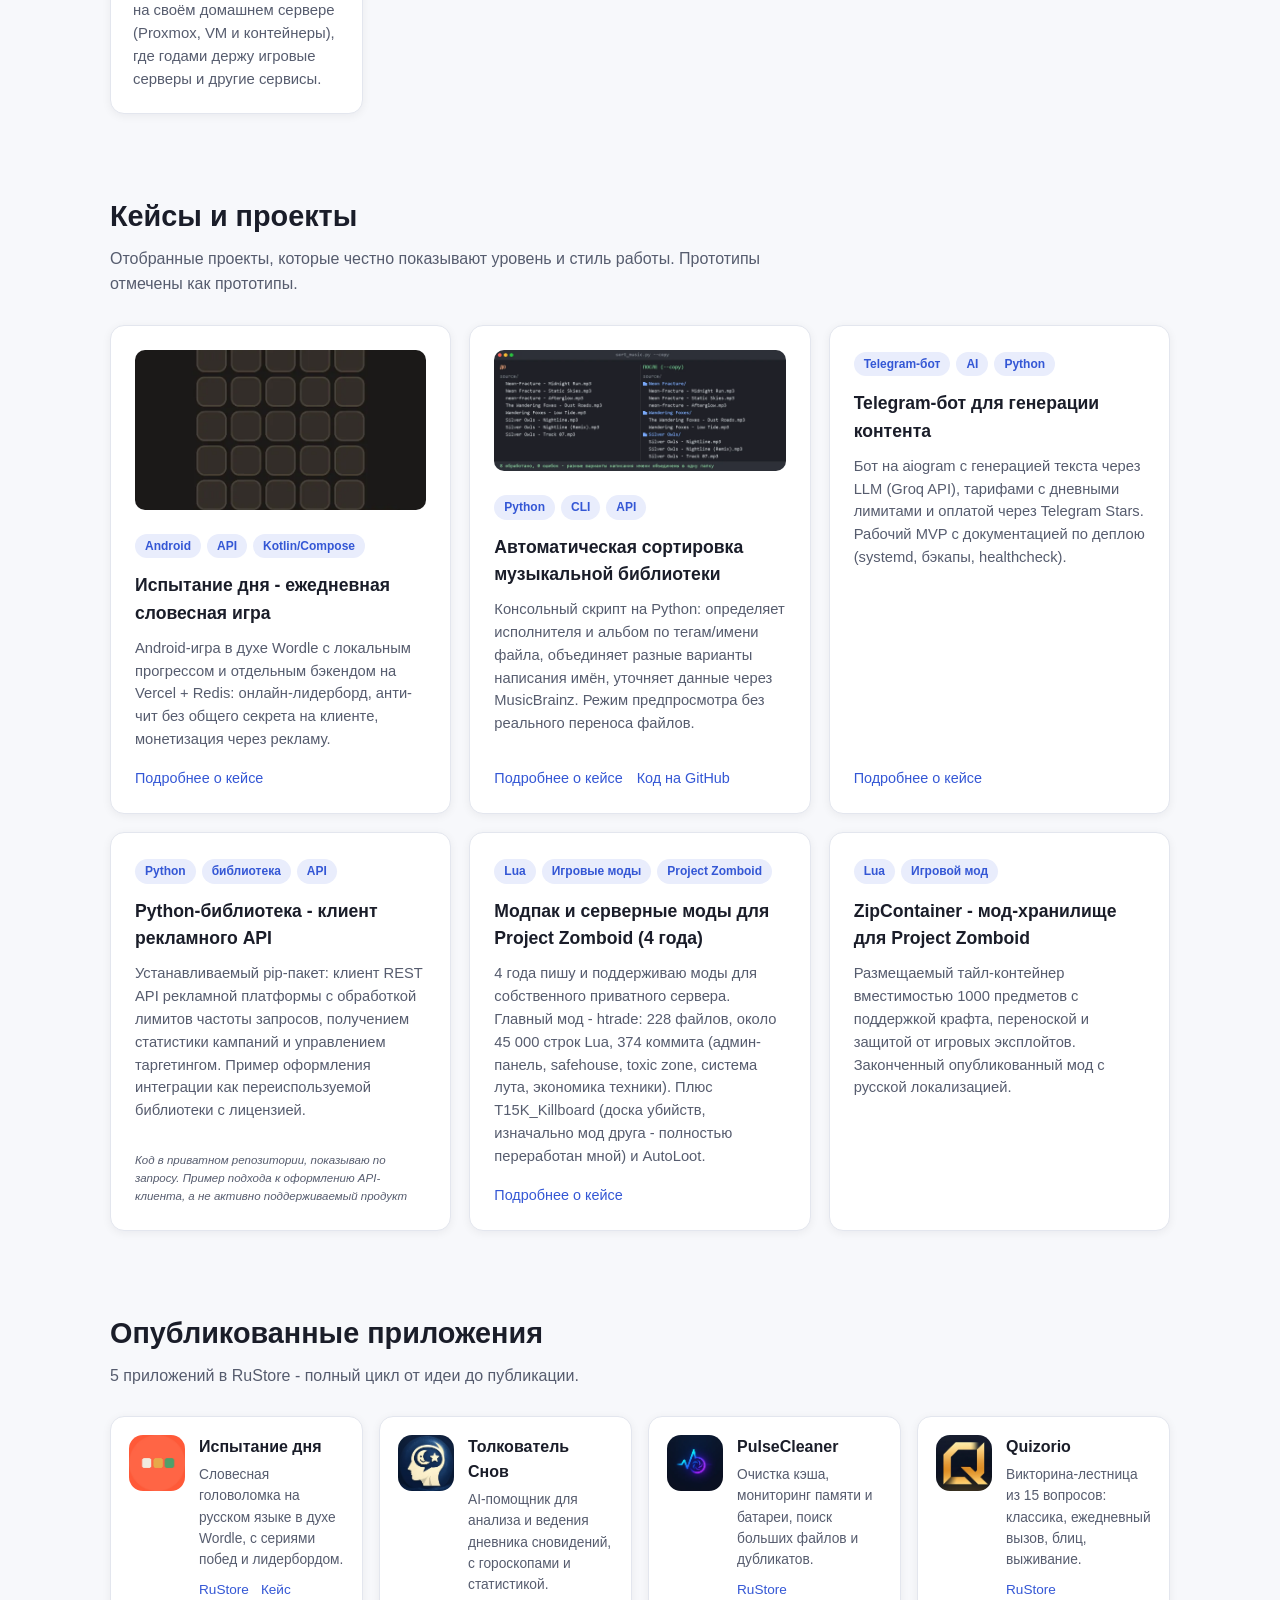
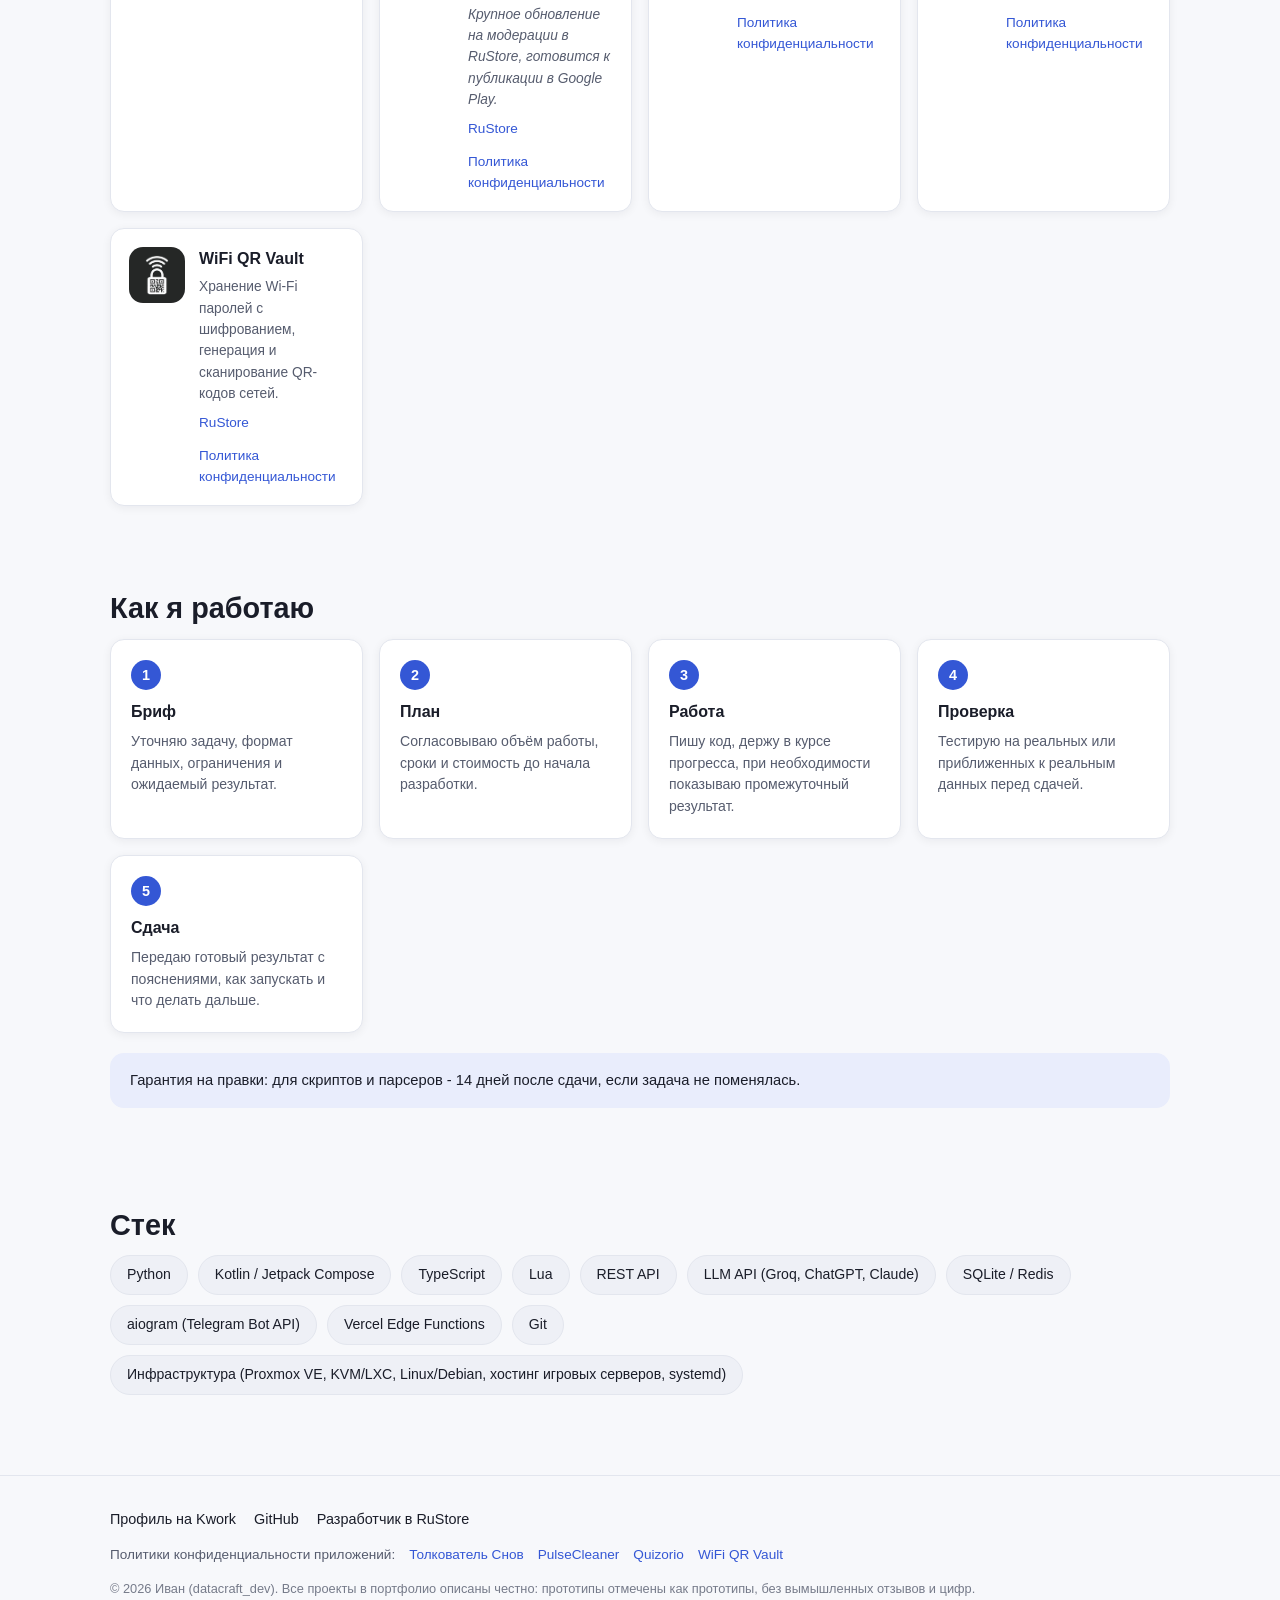
==== commit c2b552d0: "Добавить услугу «Развёртывание на сервере» и строку «Инфраструктура» в стек Раунд 5 (доп.): честно о" ====
--- a/index.html
+++ b/index.html
@@ -86,6 +86,11 @@
           <h3>Игровые моды (Lua)</h3>
           <p>Моды для Project Zomboid: игровая логика, собственный UI, локализация RU/EN, административные панели. 4 года поддерживаю модпак для своего сервера - живой пример в кейсах. Также FiveM (GTA V, Lua): небольшие серверные скрипты, развиваю это направление.</p>
         </div>
+        <div class="card">
+          <span class="icon">🖥️</span>
+          <h3>Развёртывание на сервере</h3>
+          <p>Запуск ботов и скриптов на VPS/сервере: автозапуск через systemd, обновления, бэкапы, мониторинг. Опыт - на своём домашнем сервере (Proxmox, VM и контейнеры), где годами держу игровые серверы и другие сервисы.</p>
+        </div>
       </div>
     </div>
   </section>
@@ -251,6 +256,7 @@
         <span class="stack-pill">aiogram (Telegram Bot API)</span>
         <span class="stack-pill">Vercel Edge Functions</span>
         <span class="stack-pill">Git</span>
+        <span class="stack-pill">Инфраструктура (Proxmox VE, KVM/LXC, Linux/Debian, хостинг игровых серверов, systemd)</span>
       </div>
     </div>
   </section>
